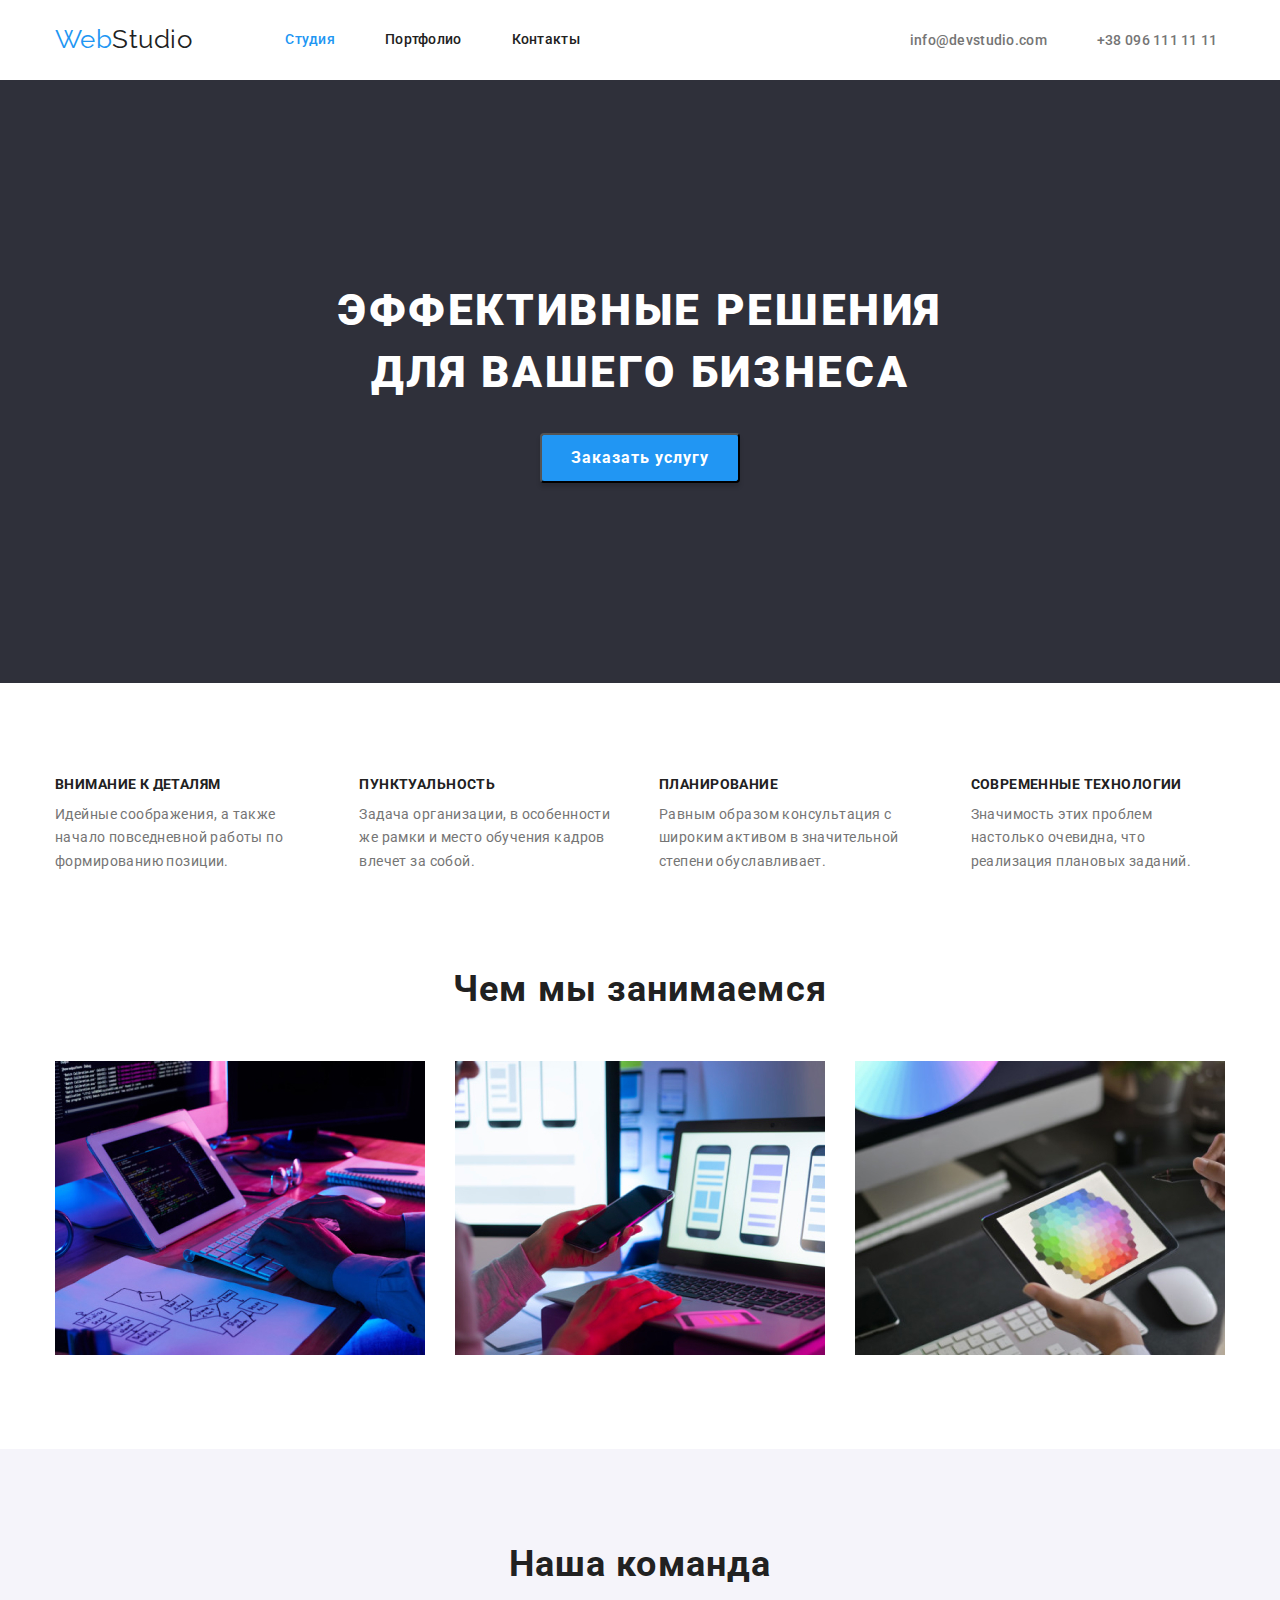
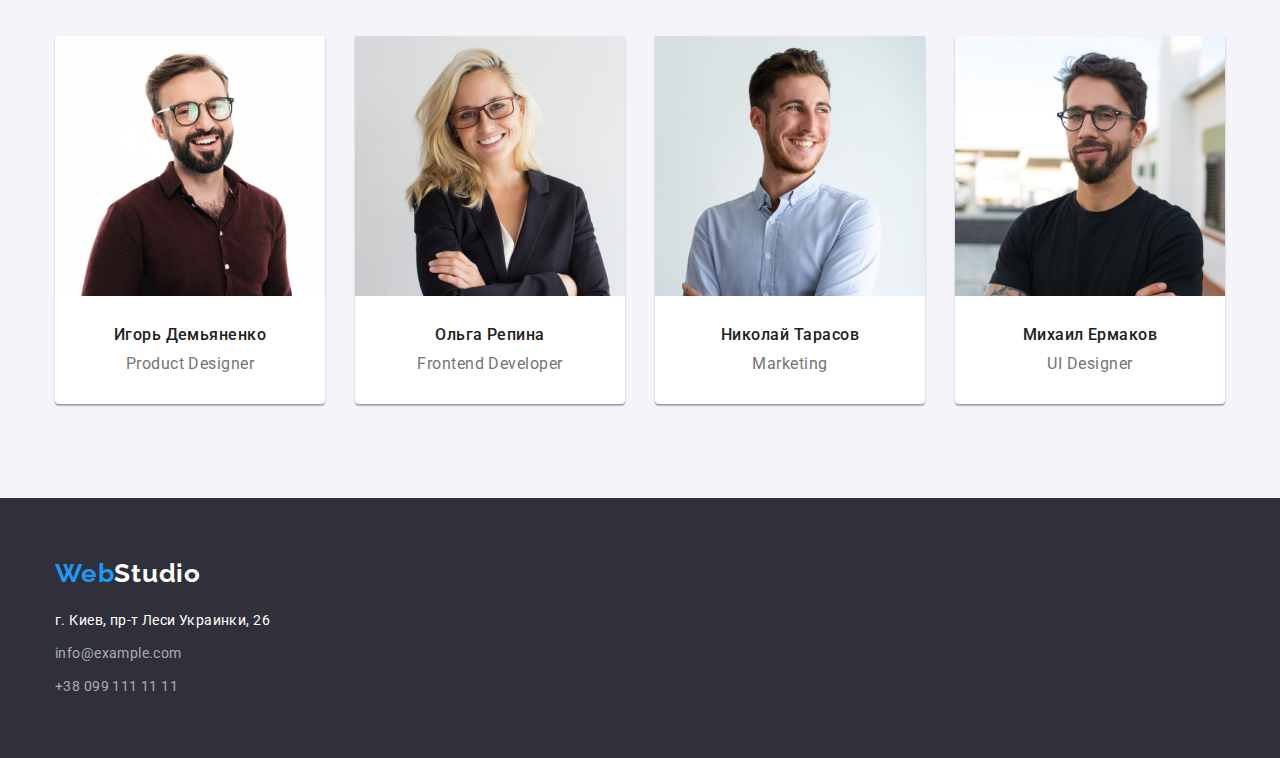
==== index.html @ 839b8679 "New repository" ====
<!DOCTYPE html>
<html lang="ru">
<head>
    <meta charset="UTF-8">
    <meta http-equiv="X-UA-Compatible" content="IE=edge">
    <meta name="viewport" content="width=device-width, initial-scale=1.0">
    <title>Document</title>
    <link rel="preconnect" href="https://fonts.googleapis.com">
    <link rel="preconnect" href="https://fonts.gstatic.com" crossorigin>
    <link
        href="https://fonts.googleapis.com/css2?family=Raleway:wght@700&family=Roboto:ital,wght@0,400;0,500;0,700;1,900&display=swap"
        rel="stylesheet">
     <link rel="stylesheet" href="https://cdnjs.cloudflare.com/ajax/libs/modern-normalize/1.1.0/modern-normalize.min.css">
    <link rel="stylesheet" href="./css/styles.css">
</head>
<!-- Navigation-->
<body>
    <header class="header">
        <div class="container header-container">
    <nav class="site-nav">
     <a href="" class="logo"> <span class="logo-part" >Web</span>Studio</a>
      <ul class="site-nav-contacts nav">
        <li class="link list navs"><a href="./index.html" class="link-lists active">Студия</a></li> 
        <li class="link list navs"><a href="./portfolio.html" class="link-lists">Портфолио</a></li>
        <li class="link list navs"><a href="" class="link-lists ">Контакты</a></li>
      </ul>
     </nav>
        <ul class="list-contacts-header">
           <li class="link list links first"><a class="contacts-header list" href="mail:info@devstudio.com"> info@devstudio.com</a> </li>
           <li class="link list links second"><a class="contacts-header list" href="tel:+380961111111"> +38 096 111 11 11</a> </li>
        </ul>
    </div>
    </header>
    <main>
        <!-- Hero section -->
        <section class="hero">
            <div class="container"> 
            <h1 class="main-title">Эффективные решения <br>для вашего бизнеса</h1>
            <button type="button" class="modal-button">Заказать услугу</button>
        </div>
        </section>
        <!-- description section -->
        <section class="description">
            <div class="container">
            <h2 class="description-title visually-hidden">Особенности</h2>
            <ul class="description-list list">
                <li class="description-list-item">
                    <h3 class="description-second-title">Внимание к деталям</h3>
                    <p class="description-text">
                        Идейные соображения, а также начало повседневной работы по
                        формированию позиции.
                    </p>
                </li>
                <li class="description-list-item">
                    <h3 class="description-second-title">Пунктуальность</h3>
                    <p class="description-text">
                        Задача организации, в особенности же рамки и место обучения кадров
                        влечет за собой.
                    </p>
                </li>
                <li class="description-list-item">
                    <h3 class="description-second-title">Планирование</h3>
                    <p class="description-text">
                        Равным образом консультация с широким активом в значительной
                        степени обуславливает.
                    </p>
                </li>
                <li class="description-list-item">
                    <h3 class="description-second-title">Современные технологии</h3>
                    <p class="description-text">
                        Значимость этих проблем настолько очевидна, что реализация
                        плановых заданий.
                    </p>
                </li>
            </ul>
            </div>
        </section>
            
     <!-- About our work -->
    
     <section class="about">
        <div class="container">
           <h2 class="about-title">Чем мы занимаемся</h2>
              <ul class="about-list-photo list">
                  <li class="each-foto"> 
                    <img src="./images/img-3.jpg" 
                         alt="Код"
                         width="370"
                         height="294">
                     
                 </li>
                  <li class="each-foto"> 
                    <img src="./images/img-2.jpg"
                          alt="Синхронизация"
                          width="370"
                          height="294">
                 
                 </li>
                  <li class="each-foto"> 
                      <img src="./images/img-1.jpg"
                           alt="Дизайн"
                           width="370"
                           height="294">
                 </li>
              </ul>
            </div>
       </section>
    
       <section class="team">
        <div class="container">
            <h2 class="title-secondary text">Наша команда</h2>
             <ul class="team-workers list">
               <li class="team-workers-list"> 
                   <img src="./images/img.jpg" alt="1-работник" width="270" height="260">
                <div class="cards">
                   <h3 class="list-name-worker">Игорь Демьяненко</h3>
                   <p class="list-job">Product Designer</p>
                </div>
               </li>    
               <li class="team-workers-list">
                <img src="./images/img-1worker.jpg" alt="2-работник" width="270" height="260">
               <div class="cards">
                    <h3 class="list-name-worker">Ольга Репина</h3>
                    <p class="list-job"> Frontend Developer</p>
                </div>
                </li>
                <li class="team-workers-list">
                <img src="./images/img-2worker.jpg" alt="3-работник" width="270" height="260">
                <div class="cards">
                   <h3 class="list-name-worker">Николай Тарасов</h3>
                   <p class="list-job"> Marketing </p>
                </div>
                </li>
                <li class="team-workers-list">
                   <img src="./images/img-3worker.jpg" alt="4-работник" width="270" height="260">
                <div class="cards">
                   <h3 class="list-name-worker">Михаил Ермаков</h3>
                   <p class="list-job"> UI Designer</p>
                </div>
                </li>

             </ul>
        </div>
      </section>
    </main>
    <!-- Footer -->
    <footer class="footer ">
        <div class="container">
        <a href="" class="logo-footer"> <span class="logo-parts" >Web</span>Studio</a>
        <address class="footer-address">
            <ul class="address-list list">
              <li class="links-each-adress"> <a class="address link" href="https://www.google.com/maps/place/бул.+Леси+Украинки,+26,+Киев,+02000/data=!4m2!3m1!1s0x40d4cf0e033ecbe9:0x57a4dffefec77da0?sa=X&ved=2ahUKEwj2l7GH7NT1AhWhxIsKHQhlANwQ8gF6BAgKEAE">г. Киев, пр-т Леси Украинки, 26 </a> </li>
              <li class="links-each-adress"> <a class="mail-add link" href="mail:info@example.com"> info@example.com </a> </li> 
              <li class="links-each-adress"> <a class="phone-number link" href="tel:+380961111111">+38 099 111 11 11 </a> </li>
           </ul>
        </address>
        </div>
    </footer>
</body>
</html>
---- css/styles.css ----
:root {
  --primary-text-color: #212121;
  --title-text-color: #212121;
  --accent-color: #2196f3;
  --main-text-color: #212121;
  --text-color: #757575;
  --accent-hover-color: #188ce8;
  --white-text-color: #ffffff;
  --button-bg-grey-color: #f5f4fa;
  --secondary-bg-color: #f5f4fa;
  --bg-grey-color: #2f303a;
}

.list {
  list-style: none;
}
.link {
  text-decoration: none;
}
.link-list {
  text-decoration: none;
}

body {
  font-family: Roboto, sans-serif;
  font-style: normal;
  letter-spacing: 0.03em;
  color: #212121;
  background-color: FFFFFF;
}

h1,
h2,
h3,
h4,
h5,
h6,
p {
  margin-top: 0px;
  margin-bottom: 0px;
  padding-left: 0px;
}

ul,
ol {
  padding: 0;
  margin-top: 0px;
  margin-bottom: 0px;
}

img {
  display: block;
  max-width: 100%;
  height: auto;
}

.logo {
  text-decoration: none;
  color: var(--title-text-color);
  font-family: Raleway, sans-serif;
  font-size: 26px;
  line-height: 1.2;
}

.logo-part {
  color: #2196f3;
}

.logo-portfolio {
  border: 1px solid #ececec;
}

.logo:hover {
  color: var(--accent-color);
  font-size: 26px;
}

.header {
  background-color: #ffffff;
}

/* .site-nav {
  display: flex;
  align-items: center;
} */

.container {
  width: 1200px;
  padding-left: 15px;
  padding-right: 15px;
  margin-left: auto;
  margin-right: auto;
}

.header-container {
  display: flex;
}

.site-nav-contacts {
  display: flex;
  align-items: center;
}

.site-nav {
  display: flex;
  align-items: center;
  justify-content: space-between;
}

.logo {
  display: block;
  padding-top: 24px;
  padding-bottom: 24px;
  margin-right: 93px;
  line-height: 31px;
}

.site-nav-contacts .navs {
  margin-right: 50px;
}

.site-nav-contacts .navs:last-child {
  margin-right: 0;
}

.list-contacts-header {
  display: flex;
  align-items: center;
  justify-content: space-between;
  line-height: 16px;
}

.first {
  margin-left: 330px;
}

.second {
  margin-left: 50px;
}

.site-nav-contacts {
  font-weight: 500;
  font-size: 14px;
  line-height: 16px;
  letter-spacing: 0.02em;
  color: #212121;
}

.part:active {
  color: var(--accent-text-color);
}

.link-lists {
  font-weight: 500;
  font-size: 14px;
  line-height: 1.14;
  letter-spacing: 0.02em;
  color: #212121;
  padding: 32px 0;
  display: block;
}

.site-nav-contacts .link-lists:hover {
  font-size: 14px;
  color: var(--accent-color);
}

.site-nav-contacts .link-lists:focus {
  font-size: 14px;
  color: var(--accent-color);
}

.site-nav.current {
  color: var(--accent-color);
}

.contacts-header {
  font-weight: 500;
  font-size: 14px;
  line-height: 1.1x;
  letter-spacing: 0.02em;
  color: #757575;
}

.contacts-header:hover,
.contacts-header:focus {
  color: var(--accent-color);
}

.hero {
  display: block;
  background-color: var(--bg-grey-color);
  margin-left: auto;
  margin-right: auto;
  max-width: 1600px;
  text-align: center;
  padding: 200px 0;
}
.main-title {
  font-weight: 900;
  font-size: 44px;
  line-height: 1.4;
  text-align: center;
  letter-spacing: 0.06em;
  text-transform: uppercase;
  color: var(--white-text-color);
  padding-bottom: 30px;
  margin-top: 0;
  margin-bottom: 0;
}
.modal-button {
  font-weight: 700;
  font-size: 16px;
  width: 200px;
  height: 50px;
  box-shadow: 0px 4px 4px rgba(0, 0, 0, 0.15);
  border-radius: 4px;
  line-height: 1.9;
  text-align: center;
  letter-spacing: 0.06em;
  color: var(--white-text-color);
  background-color: var(--accent-color);
  cursor: pointer;
  display: inline-block;
}

/* description section */
.description-second-title {
  font-weight: 700;
  font-size: 14px;
  line-height: 1.1;
  letter-spacing: 0.03em;
  text-transform: uppercase;
  color: var(--primary-text-color);
}

.description {
  padding-bottom: 94px;
  padding-top: 94px;
}

.description-list {
  display: flex;
}

.description-list-item {
  margin-right: 30px;
}

.description-list-item:last-child {
  margin-right: 0;
}

.img-section {
  padding: 20px 24px;
  align-items: center;
}

.text-img {
  font-family: Roboto;
  font-style: normal;
  font-weight: bold;
  font-size: 18px;
  line-height: 2;
  letter-spacing: 0.06em;
  color: #212121;
}

.visually-hidden {
  position: absolute;
  width: 1px;
  height: 1px;
  margin: -1px;
  border: 0;
  padding: 0;
  white-space: nowrap;
  clip-path: inset(100%);
  clip: rect(0 0 0 0);
  overflow: hidden;
}
.description-text {
  font-size: 14px;
  line-height: 1.7;
  letter-spacing: 0.03em;
  color: var(--text-color);
  padding-top: 10px;
}

.about {
  padding-bottom: 94px;
}

.about-title,
.title-secondary {
  font-weight: 700;
  font-size: 36px;
  line-height: 1.2;
  text-align: center;
  letter-spacing: 0.03em;
  color: var(--main-text-color);
}

.text {
  background-color: #f5f4fa;
  color: #212121;
}

.about-title {
  margin-bottom: 50px;
  align-items: center;
}

.about-list-photo {
  display: flex;
}

.each-foto {
  margin-right: 30px;
}

.each-foto:last-child {
  margin-right: 0;
}

.team {
  padding-top: 94px;
  padding-bottom: 94px;
  background-color: var(--secondary-bg-color);
}

.title-secondary {
  align-items: center;
  margin-bottom: 50px;
}
/* .text */

.team-workers-list {
  background-color: #ffffff;
  margin-right: 30px;
  box-shadow: 0px 1px 3px rgba(0, 0, 0, 0.12), 0px 1px 1px rgba(0, 0, 0, 0.14),
    0px 2px 1px rgba(0, 0, 0, 0.2);
  border-radius: 0px 0px 4px 4px;
}

.team-workers-list:last-child {
  margin-right: 0;
}

.team-workers {
  background-color: #f5f4fa;
  display: flex;
  flex-wrap: nowrap;
}

.list-name-worker {
  font-family: Roboto;
  font-weight: 500;
  font-size: 16px;
  line-height: 1.18;
  text-align: center;
  letter-spacing: 0.03em;
  color: var(--title-text-color);
  padding-top: 30px;
  padding-bottom: 10px;
}

.list-job {
  font-family: Roboto;
  font-weight: 400;
  font-size: 16px;
  line-height: 1.18;
  text-align: center;
  letter-spacing: 0.03em;
  color: #757575;
  padding-bottom: 30px;
}

.footer {
  background-color: #2f303a;
  color: #ffffff;
  padding-bottom: 60px;
  padding-top: 60px;
  display: block;
}

.logo-footer {
  display: inline-block;
  text-decoration: none;
  color: #ffffff;
  font-family: Raleway;
  font-weight: 700;
  font-size: 26px;
  line-height: 1.19;
  letter-spacing: 0.03em;
  margin-bottom: 20px;
}
.logo-parts {
  color: #2196f3;
}
.address-list {
  margin-top: 0px;
  font-style: normal;
  font-size: 14px;
  line-height: 1.7;
  letter-spacing: 0.03em;
  color: var(--white-text-color);
}

.links-each-adress {
  display: block;
  margin-bottom: 9px;
}

.links-each-adress:last-child {
  margin-bottom: 0;
}

.address {
  font-family: Roboto;
  font-style: normal;
  font-weight: normal;
  font-size: 14px;
  line-height: 1.7;
  letter-spacing: 0.03em;
  color: #ffffff;
}
.mail-add {
  font-style: normal;
  font-size: 14px;
  line-height: 1.7;
  letter-spacing: 0.03em;
  color: rgba(255, 255, 255, 0.6);
}
.phone-number {
  font-style: normal;
  font-size: 14px;
  line-height: 1.7;
  letter-spacing: 0.03em;
  color: rgba(255, 255, 255, 0.6);
}

.address:hover {
  color: var(--accent-hover-color);
}
.mail-add:hover {
  color: var(--accent-hover-color);
}
.phone-number:hover {
  color: var(--accent-hover-color);
}
.address:focus {
  color: var(--accent-hover-color);
}
.mail-add:focus {
  color: var(--accent-hover-color);
}
.phone-number:focus {
  color: var(--accent-hover-color);
}

/* PORTFOLIO */
/* PORTFOLIO */
.active {
  color: var(--accent-color);
}

.portfolio {
  align-items: center;
}

.portfolio-list {
  color: #212121;
  background-color: #ffffff;
  display: flex;
  flex-wrap: wrap;
}
.portfolio-list-btn {
  font-size: 16px;
  line-height: 1.6;
  letter-spacing: 0.03em;
  color: var(--secondary-bg-color);
  display: inline-block;
  align-items: center;
  margin-right: 8px;
}

.portfolio-list-btn:last-child {
  margin-right: 0;
}

.portfolio-filter-list {
  display: flex;
  justify-content: center;
  margin-bottom: 50px;
}

.portfolio {
  padding-top: 94px;
  padding-bottom: 94px;
}

.filter-btn {
  font-family: Roboto;
  background-color: var(--secondary-bg-color);
  border-width: 0px;
  color: #212121;
  cursor: pointer;
  font-weight: 500;
  font-size: 16px;
  line-height: 1.6;
  text-align: center;
  letter-spacing: 0.03em;
  color: #212121;
  padding: 6px 22px;
}

.filter-btn:hover,
.filter-btn:focus {
  color: var(--white-text-color);
  background-color: var(--accent-hover-color);
}
/* portfolio-list-img */
.portfolio-title {
  display: block;
  font-weight: bold;
  font-size: 18px;
  line-height: 2;
  letter-spacing: 0.06em;
  color: var(--main-text-color);
  background-color: #ffffff;
}
.portfolio-list-item {
  background-color: #ffffff;
  border: 1px solid #eeeeee;
  box-sizing: border-box;
  margin-right: 30px;
  width: 370px;
  height: 404px;
  margin-bottom: 30px;
}

.portfolio-list-item:nth-child(3n) {
  margin-right: 0;
}

.portfolio-list-item:nth-last-child(-n + 3) {
  margin-bottom: 0;
}

.portfolio-list-text {
  font-size: 16px;
  line-height: 1.9;
  letter-spacing: 0.03em;
  color: var(--text-color);
  background-color: #ffffff;
  font-family: Roboto;
  font-style: normal;
  font-weight: normal;
}

a {
  text-decoration: none;
}

.logo-footer:hover {
  color: var(--accent-color);
  font-size: 26px;
}
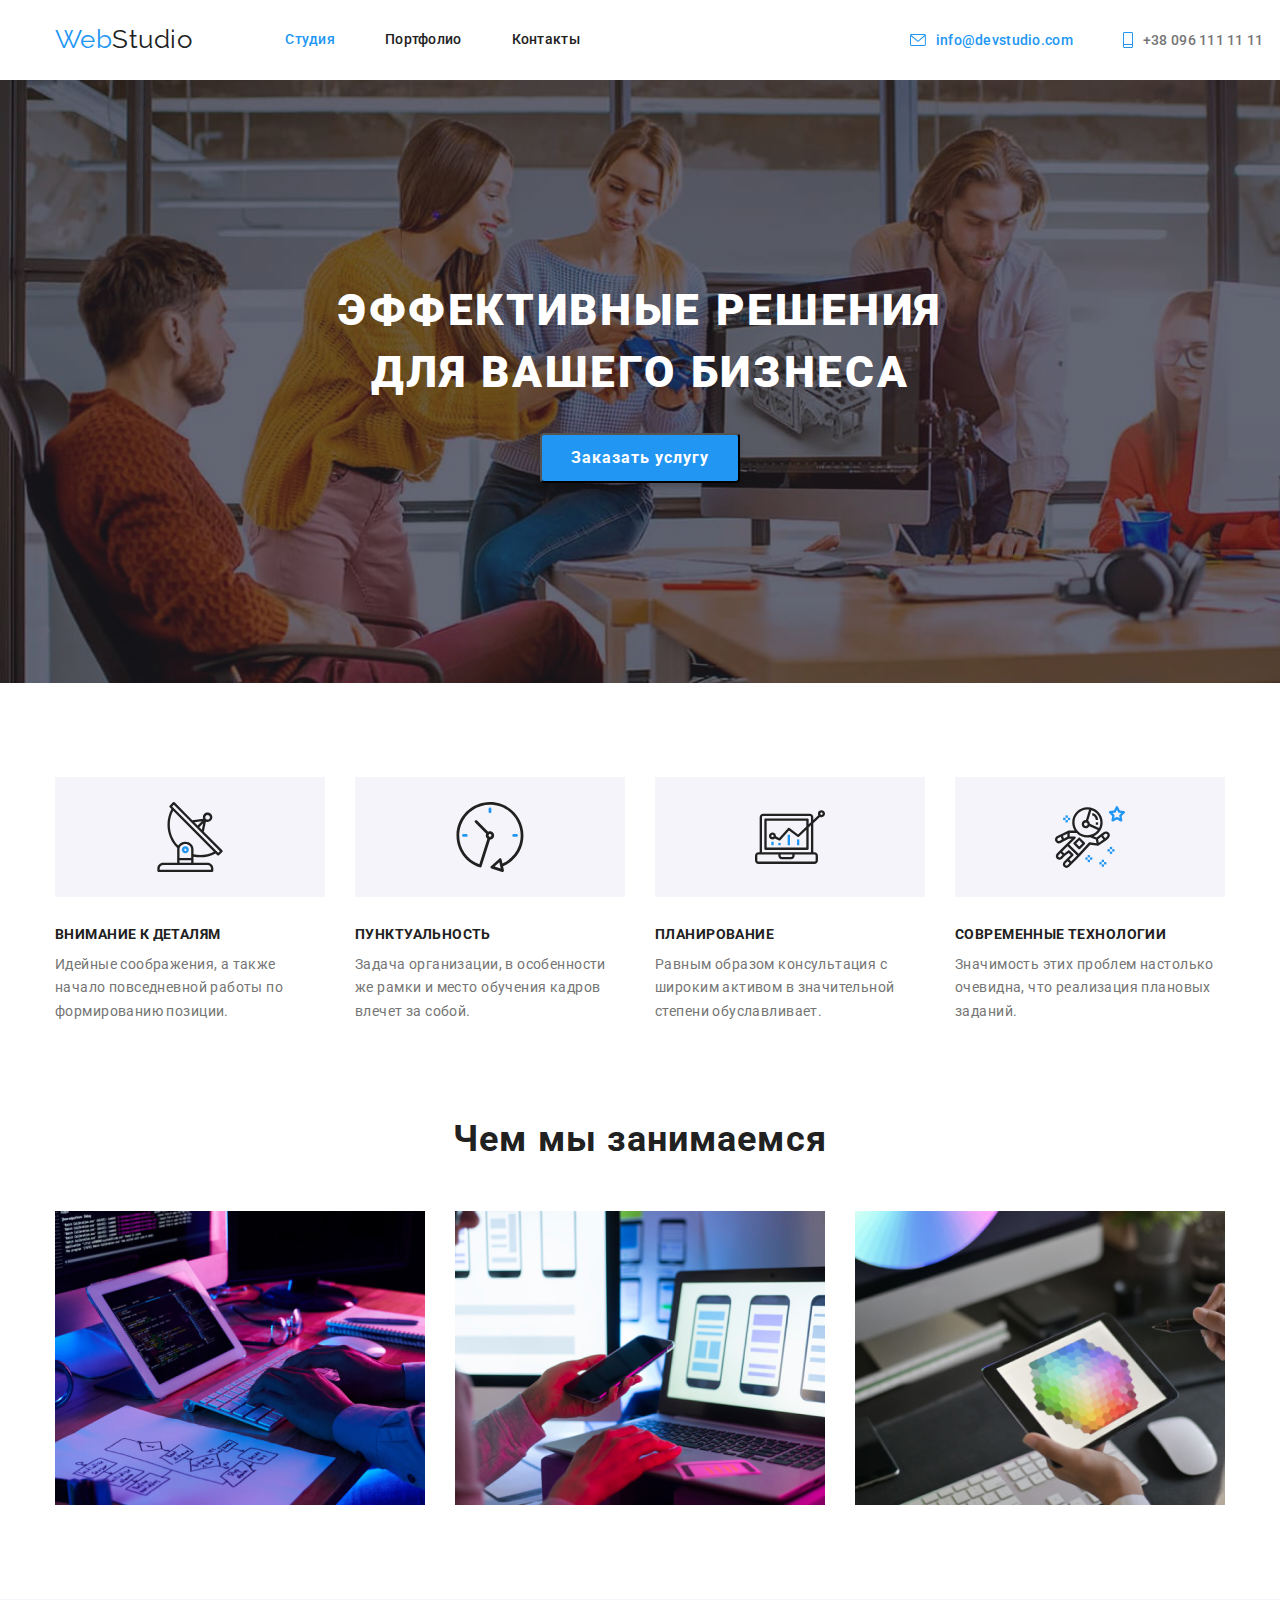
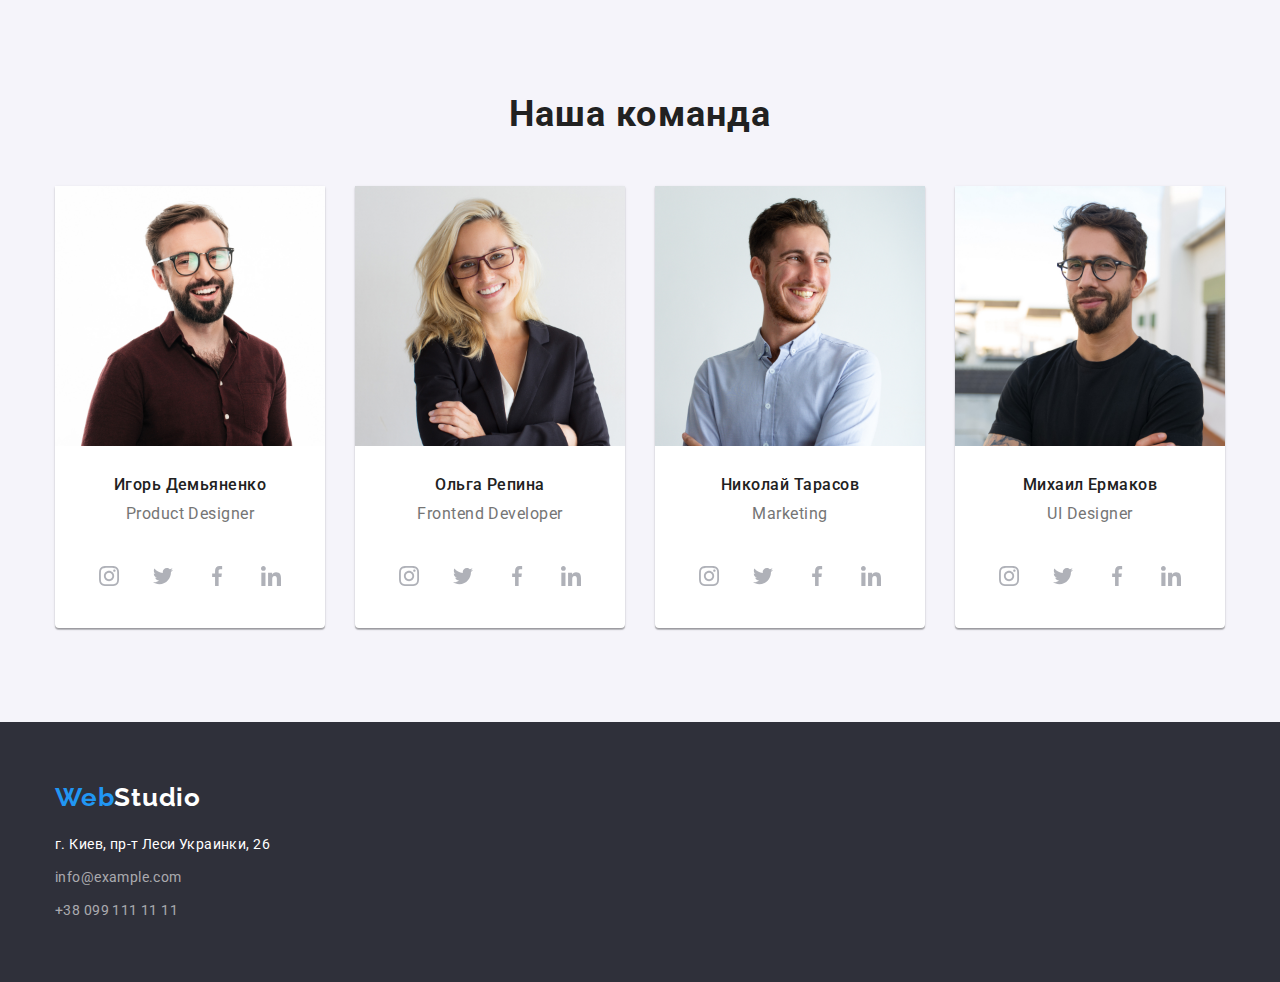
==== commit c3fc0149: "Part-work" ====
--- a/index.html
+++ b/index.html
@@ -26,8 +26,16 @@
       </ul>
      </nav>
         <ul class="list-contacts-header">
-           <li class="link list links first"><a class="contacts-header list" href="mail:info@devstudio.com"> info@devstudio.com</a> </li>
-           <li class="link list links second"><a class="contacts-header list" href="tel:+380961111111"> +38 096 111 11 11</a> </li>
+           <li class="link list links first">
+               <a class="contacts-header mail list" href="mail:info@devstudio.com"> 
+                   <svg class="contacts-icon" width="16" height="12">
+                   <use href="./images/icons.svg#icon-envelope"> </use>
+                   </svg> info@devstudio.com</a> </li>
+           <li class="link list links second">
+                  <a class="contacts-header list" href="tel:+380961111111">
+                  <svg class="contacts-icon" width="10" height="16">
+                  <use href="./images/icons.svg#icon-Vector"> </use>
+        </svg>+38 096 111 11 11</a> </li>
         </ul>
     </div>
     </header>
@@ -44,7 +52,14 @@
             <div class="container">
             <h2 class="description-title visually-hidden">Особенности</h2>
             <ul class="description-list list">
+                
                 <li class="description-list-item">
+                    <div class="foto-box-first">
+                        <svg class="dsc-first" width="70" height="70">
+                            <use href="./images/icons.svg#icon-antenna-1">
+                            </use>
+                        </svg>
+                    </div>
                     <h3 class="description-second-title">Внимание к деталям</h3>
                     <p class="description-text">
                         Идейные соображения, а также начало повседневной работы по
@@ -52,6 +67,12 @@
                     </p>
                 </li>
                 <li class="description-list-item">
+                    <div class="foto-box-first">
+                        <svg class="dsc-first" width="70" height="70">
+                            <use href="./images/icons.svg#icon-clock-1">
+                            </use>
+                        </svg>
+                    </div>
                     <h3 class="description-second-title">Пунктуальность</h3>
                     <p class="description-text">
                         Задача организации, в особенности же рамки и место обучения кадров
@@ -59,6 +80,12 @@
                     </p>
                 </li>
                 <li class="description-list-item">
+                    <div class="foto-box-first">
+                        <svg class="dsc-first" width="70" height="70">
+                            <use href="./images/icons.svg#icon-diagram-1">
+                            </use>
+                        </svg>
+                    </div>
                     <h3 class="description-second-title">Планирование</h3>
                     <p class="description-text">
                         Равным образом консультация с широким активом в значительной
@@ -66,6 +93,12 @@
                     </p>
                 </li>
                 <li class="description-list-item">
+                    <div class="foto-box-first">
+                        <svg class="dsc-first" width="70" height="70">
+                            <use href="./images/icons.svg#icon-astronaut-1">
+                            </use>
+                        </svg>
+                    </div>
                     <h3 class="description-second-title">Современные технологии</h3>
                     <p class="description-text">
                         Значимость этих проблем настолько очевидна, что реализация
@@ -115,6 +148,40 @@
                 <div class="cards">
                    <h3 class="list-name-worker">Игорь Демьяненко</h3>
                    <p class="list-job">Product Designer</p>
+                   <ul class="social-list-icon">
+                   <li class="social-list-icons">   
+                   <a class="social-icons-list" href="">
+                       <svg class="icon-team" width="20" height="20">
+                           <use href="./images/icons.svg#icon-instagram-2">
+                           </use>
+                       </svg>
+                    </a>
+                    </li>
+                    <li class="social-list-icons">
+                    <a class="social-icons-list" href="">
+                        <svg class="icon-team" width="20" height="20">
+                            <use href="./images/icons.svg#icon-twitter-1">
+                            </use>
+                        </svg>
+                    </a>
+                    </li>
+                    <li class="social-list-icons">
+                    <a class="social-icons-list" href="">
+                        <svg class="icon-team" width="20" height="20">
+                            <use href="./images/icons.svg#icon-facebook-1">
+                            </use>
+                        </svg>
+                    </a>
+                    </li>
+                    <li class="social-list-icons">
+                    <a class="social-icons-list" href="">
+                        <svg class="icon-team" width="20" height="20">
+                            <use href="./images/icons.svg#icon-linkedin-1">
+                            </use>
+                        </svg>
+                    </a>
+                    </li>
+                 </ul>
                 </div>
                </li>    
                <li class="team-workers-list">
@@ -122,6 +189,40 @@
                <div class="cards">
                     <h3 class="list-name-worker">Ольга Репина</h3>
                     <p class="list-job"> Frontend Developer</p>
+                    <ul class="social-list-icon">
+                     <li class="social-list-icons">
+                    <a class="social-icons-list" href="">
+                        <svg class="icon-team" width="20" height="20">
+                            <use href="./images/icons.svg#icon-instagram-2">
+                            </use>
+                        </svg>
+                    </a>
+                    </li>
+                    <li class="social-list-icons">
+                    <a class="social-icons-list" href="">
+                        <svg class="icon-team" width="20" height="20">
+                            <use href="./images/icons.svg#icon-twitter-1">
+                            </use>
+                        </svg>
+                    </a>
+                    </li>
+                    <li class="social-list-icons">
+                    <a class="social-icons-list" href="">
+                        <svg class="icon-team" width="20" height="20">
+                            <use href="./images/icons.svg#icon-facebook-1">
+                            </use>
+                        </svg>
+                    </a>
+                    </li>
+                    <li class="social-list-icons">
+                    <a class="social-icons-list" href="">
+                        <svg class="icon-team" width="20" height="20">
+                            <use href="./images/icons.svg#icon-linkedin-1">
+                            </use>
+                        </svg>
+                    </a>
+                    </li>
+                    </ul>
                 </div>
                 </li>
                 <li class="team-workers-list">
@@ -129,6 +230,40 @@
                 <div class="cards">
                    <h3 class="list-name-worker">Николай Тарасов</h3>
                    <p class="list-job"> Marketing </p>
+                <ul class="social-list-icon">
+                <li class="social-list-icons">
+                <a class="social-icons-list" href="">
+                    <svg class="icon-team" width="20" height="20">
+                        <use href="./images/icons.svg#icon-instagram-2">
+                        </use>
+                    </svg>
+                </a>
+                </li>
+                <li class="social-list-icons">
+                <a class="social-icons-list" href="">
+                    <svg class="icon-team" width="20" height="20">
+                        <use href="./images/icons.svg#icon-twitter-1">
+                        </use>
+                    </svg>
+                </a>
+                </li>
+                <li class="social-list-icons">
+                <a class="social-icons-list" href="">
+                    <svg class="icon-team" width="20" height="20">
+                        <use href="./images/icons.svg#icon-facebook-1">
+                        </use>
+                    </svg>
+                </a>
+                </li>
+                <li class="social-list-icons">
+                <a class="social-icons-list" href="">
+                    <svg class="icon-team" width="20" height="20">
+                        <use href="./images/icons.svg#icon-linkedin-1">
+                        </use>
+                    </svg>
+                </a>
+                </li>
+              </ul>
                 </div>
                 </li>
                 <li class="team-workers-list">
@@ -136,6 +271,40 @@
                 <div class="cards">
                    <h3 class="list-name-worker">Михаил Ермаков</h3>
                    <p class="list-job"> UI Designer</p>
+                <ul class="social-list-icon">
+                <li class="social-list-icons">
+                <a class="social-icons-list" href="">
+                    <svg class="icon-team" width="20" height="20">
+                        <use href="./images/icons.svg#icon-instagram-2">
+                        </use>
+                    </svg>
+                </a>
+                </li>
+                <li class="social-list-icons">
+                <a class="social-icons-list" href="">
+                    <svg class="icon-team" width="20" height="20">
+                        <use href="./images/icons.svg#icon-twitter-1">
+                        </use>
+                    </svg>
+                </a>
+                </li>
+                <li class="social-list-icons">
+                <a class="social-icons-list" href="">
+                    <svg class="icon-team" width="20" height="20">
+                        <use href="./images/icons.svg#icon-facebook-1">
+                        </use>
+                    </svg>
+                </a>
+                </li>
+                <li class="social-list-icons">
+                <a class="social-icons-list" href="">
+                    <svg class="icon-team" width="20" height="20">
+                        <use href="./images/icons.svg#icon-linkedin-1">
+                        </use>
+                    </svg>
+                </a>
+                </li>
+                </ul>
                 </div>
                 </li>
 
--- a/css/styles.css
+++ b/css/styles.css
@@ -123,6 +123,50 @@
   margin-right: 0;
 }
 
+.first {
+  margin-left: 330px;
+}
+
+.second {
+  margin-left: 50px;
+}
+
+.site-nav-contacts {
+  font-weight: 500;
+  font-size: 14px;
+  line-height: 16px;
+  letter-spacing: 0.02em;
+  color: #212121;
+}
+
+.part:active {
+  color: var(--accent-text-color);
+}
+
+.link-lists {
+  font-weight: 500;
+  font-size: 14px;
+  line-height: 1.14;
+  letter-spacing: 0.02em;
+  color: #212121;
+  padding: 32px 0;
+  display: block;
+}
+
+.site-nav-contacts .link-lists:hover {
+  font-size: 14px;
+  color: var(--accent-color);
+}
+
+.site-nav-contacts .link-lists:focus {
+  font-size: 14px;
+  color: var(--accent-color);
+}
+
+.site-nav.current {
+  color: var(--accent-color);
+}
+
 .list-contacts-header {
   display: flex;
   align-items: center;
@@ -130,47 +174,7 @@
   line-height: 16px;
 }
 
-.first {
-  margin-left: 330px;
-}
-
-.second {
-  margin-left: 50px;
-}
-
-.site-nav-contacts {
-  font-weight: 500;
-  font-size: 14px;
-  line-height: 16px;
-  letter-spacing: 0.02em;
-  color: #212121;
-}
-
-.part:active {
-  color: var(--accent-text-color);
-}
-
-.link-lists {
-  font-weight: 500;
-  font-size: 14px;
-  line-height: 1.14;
-  letter-spacing: 0.02em;
-  color: #212121;
-  padding: 32px 0;
-  display: block;
-}
-
-.site-nav-contacts .link-lists:hover {
-  font-size: 14px;
-  color: var(--accent-color);
-}
-
-.site-nav-contacts .link-lists:focus {
-  font-size: 14px;
-  color: var(--accent-color);
-}
-
-.site-nav.current {
+.links .mail {
   color: var(--accent-color);
 }
 
@@ -180,6 +184,14 @@
   line-height: 1.1x;
   letter-spacing: 0.02em;
   color: #757575;
+  display: flex;
+  align-items: center;
+  white-space: nowrap;
+}
+
+.contacts-icon {
+  margin-right: 10px;
+  fill: var(--accent-color);
 }
 
 .contacts-header:hover,
@@ -189,12 +201,18 @@
 
 .hero {
   display: block;
-  background-color: var(--bg-grey-color);
+  background-color: #c4c4c4;
   margin-left: auto;
   margin-right: auto;
   max-width: 1600px;
   text-align: center;
   padding: 200px 0;
+  background-image: linear-gradient(
+      rgba(47, 48, 58, 0.4),
+      rgba(47, 48, 58, 0.4)
+    ),
+    url(../images/mg-4hw.jpg);
+  background-size: cover;
 }
 .main-title {
   font-weight: 900;
@@ -232,6 +250,16 @@
   letter-spacing: 0.03em;
   text-transform: uppercase;
   color: var(--primary-text-color);
+  margin-top: 30px;
+}
+
+.foto-box-first {
+  background-color: #f5f4fa;
+  width: 270px;
+  height: 120px;
+  display: flex;
+  justify-content: center;
+  align-items: center;
 }
 
 .description {
@@ -297,6 +325,7 @@
   line-height: 1.2;
   text-align: center;
   letter-spacing: 0.03em;
+
   color: var(--main-text-color);
 }
 
@@ -325,6 +354,7 @@
 .team {
   padding-top: 94px;
   padding-bottom: 94px;
+
   background-color: var(--secondary-bg-color);
 }
 
@@ -342,6 +372,46 @@
   border-radius: 0px 0px 4px 4px;
 }
 
+.social-list-icon {
+  display: flex;
+  justify-content: center;
+  margin-bottom: 30px;
+}
+
+.icon-team {
+  fill: #afb1b8;
+}
+
+.icon-team:hover {
+  fill: white;
+}
+
+.social-list-icons {
+  margin-right: 10px;
+}
+
+.social-list-icons:last-child {
+  margin-right: 0;
+}
+
+.social-list-icons::marker {
+  content: none;
+}
+.social-icons-list {
+  display: flex;
+  justify-content: center;
+  align-items: center;
+  width: 44px;
+  height: 44px;
+  border-radius: 50%;
+}
+
+.social-icons-list:hover,
+.social-icons-list:focus {
+  background-color: var(--accent-color);
+  color: white;
+}
+
 .team-workers-list:last-child {
   margin-right: 0;
 }
@@ -371,6 +441,7 @@
   line-height: 1.18;
   text-align: center;
   letter-spacing: 0.03em;
+
   color: #757575;
   padding-bottom: 30px;
 }
@@ -458,8 +529,10 @@
   color: var(--accent-hover-color);
 }
 
-/* PORTFOLIO */
-/* PORTFOLIO */
+.mail-add:focus .active {
+  color: var(--accent-color);
+}
+
 .active {
   color: var(--accent-color);
 }
@@ -519,7 +592,7 @@
   color: var(--white-text-color);
   background-color: var(--accent-hover-color);
 }
-/* portfolio-list-img */
+
 .portfolio-title {
   display: block;
   font-weight: bold;
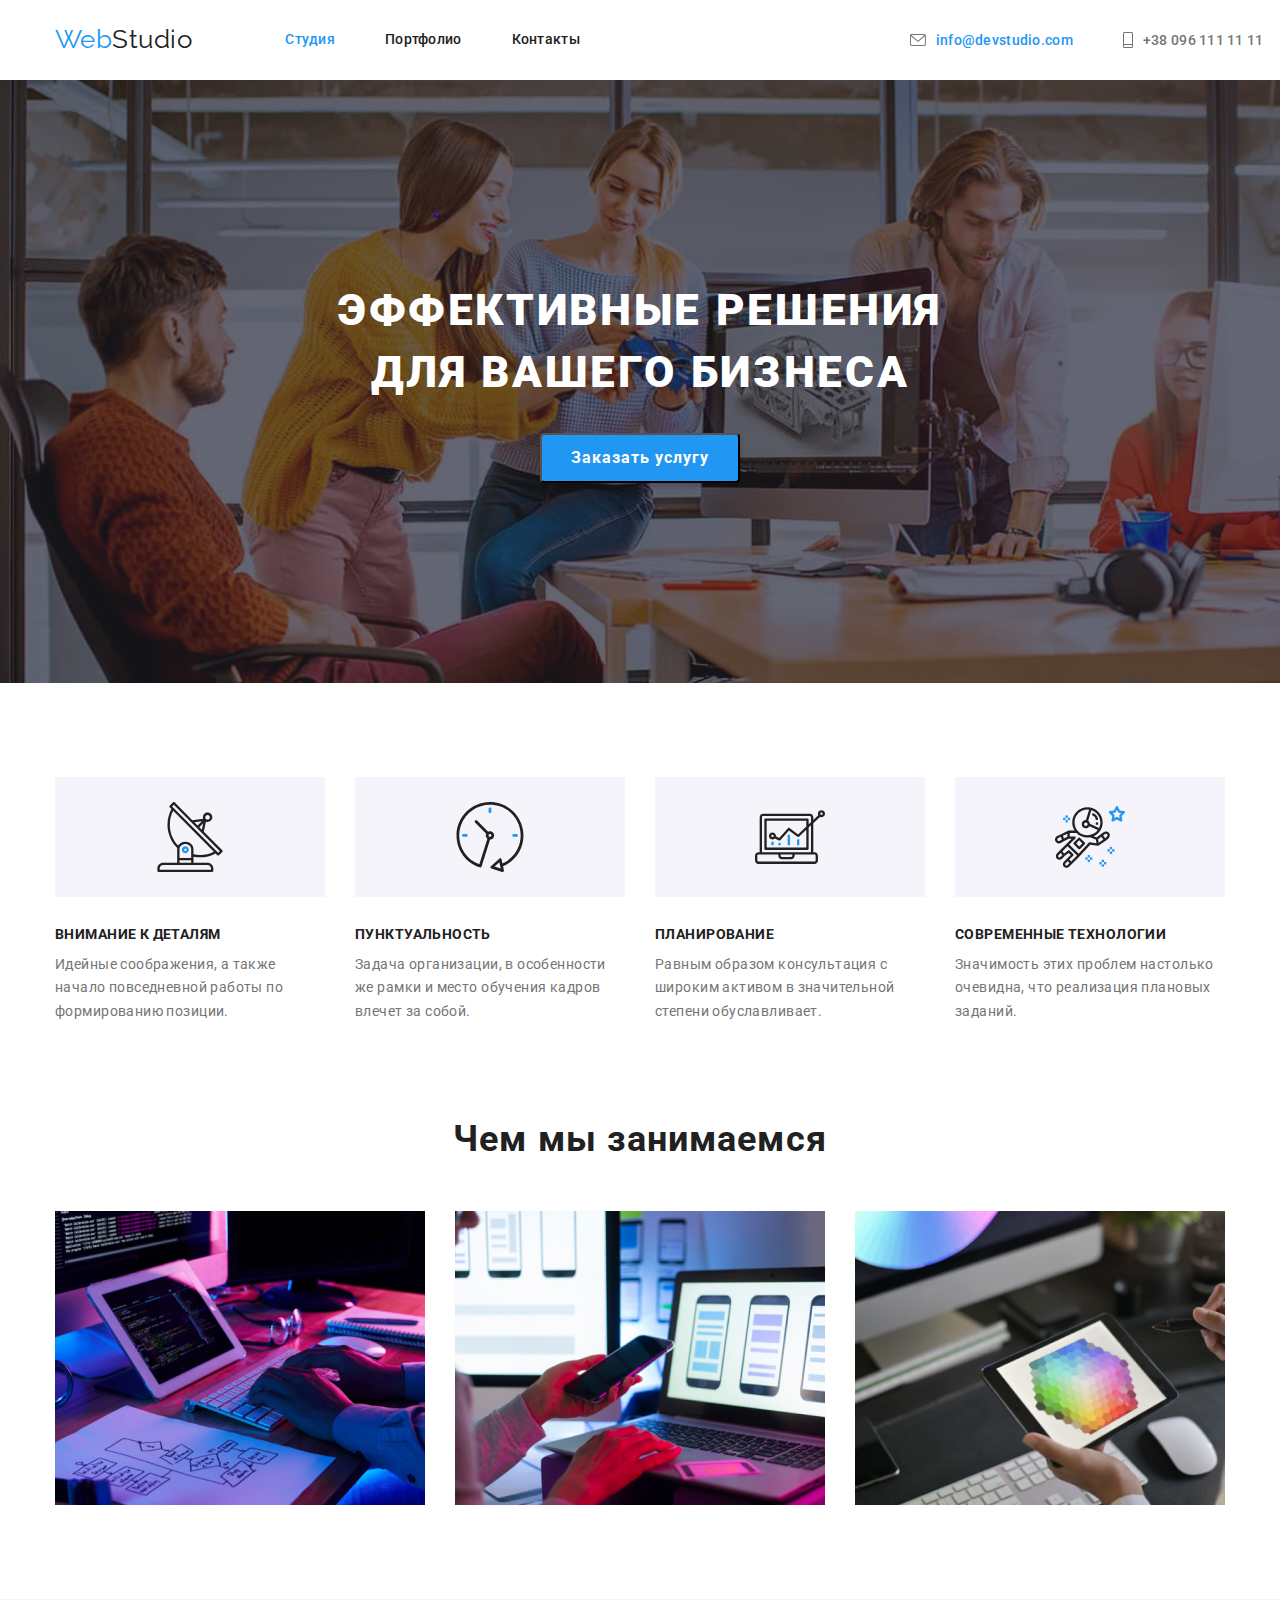
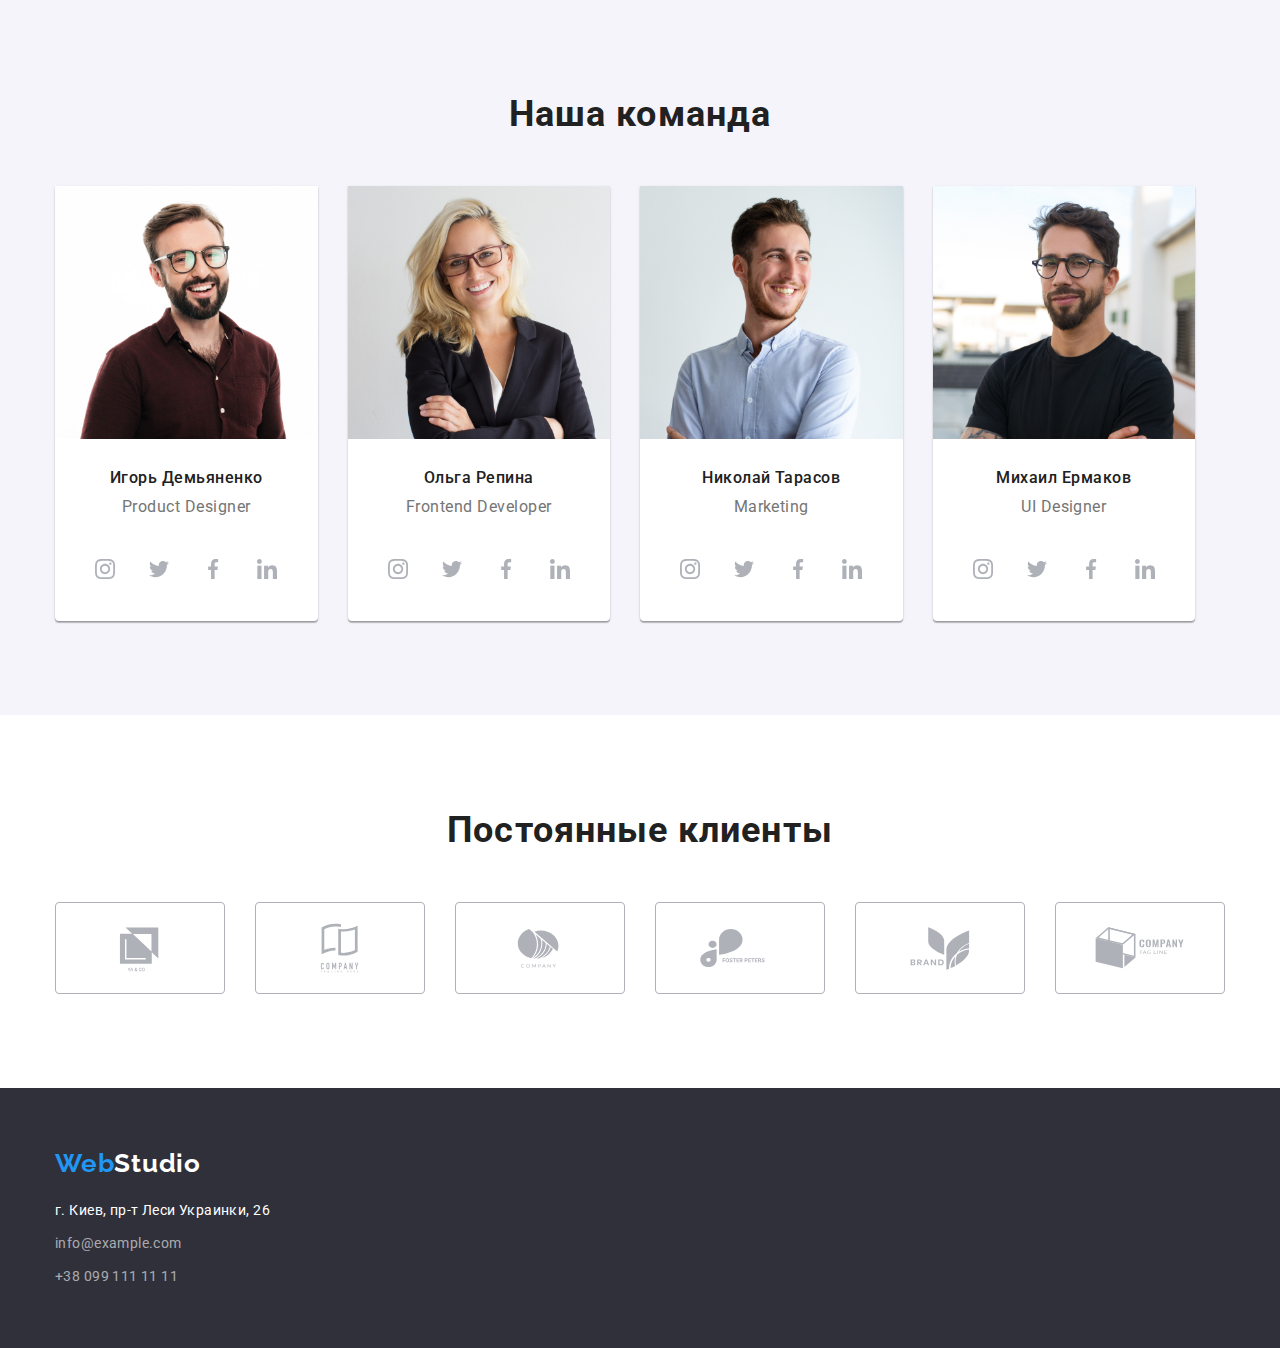
==== commit 1da584ba: "Our custumers" ====
--- a/index.html
+++ b/index.html
@@ -311,9 +311,64 @@
              </ul>
         </div>
       </section>
+      <section class="clients">
+            <div class="container">
+                <h2 class="title-secondary clients-title"> Постоянные клиенты</h2>
+                <ul class="companies">
+                    <li class="list-companies">
+                        <a class="links-companies" href="">
+                         <svg class="icon-company" width="100" height="60">
+                             <use href="./images/icons.svg#icon-Logo">
+                             </use>
+                         </svg>
+                        </a>
+                    </li>
+                    <li class="list-companies">
+                        <a class="links-companies" href="">
+                            <svg class="icon-company" width="100" height="60">
+                                <use href="./images/icons.svg#icon-Logo-1">
+                                </use>
+                            </svg>
+                        </a>
+                    </li>
+                    <li class="list-companies">
+                        <a class="links-companies" href="">
+                            <svg class="icon-company" width="100" height="60">
+                                <use href="./images/icons.svg#icon-Logo-2">
+                                </use>
+                            </svg>
+                        </a>
+                    </li>
+                    <li class="list-companies">
+                        <a class="links-companies" href="">
+                            <svg class="icon-company" width="100" height="60">
+                                <use href="./images/icons.svg#icon-Logo-3">
+                                </use>
+                            </svg>
+                        </a>
+                    </li>
+                    <li class="list-companies">
+                        <a class="links-companies" href="">
+                            <svg class="icon-company" width="100" height="60">
+                                <use href="./images/icons.svg#icon-Logo-4">
+                                </use>
+                            </svg>
+                        </a>
+                    </li>
+                    <li class="list-companies">
+                        <a class="links-companies" href="">
+                            <svg class="icon-company" width="100" height="60">
+                                <use href="./images/icons.svg#icon-Logo-5">
+                                </use>
+                            </svg>
+                        </a>
+                    </li>
+                </ul>
+            </div>
+      </section>
     </main>
     <!-- Footer -->
-    <footer class="footer ">
+    <footer class="footer">
         <div class="container">
         <a href="" class="logo-footer"> <span class="logo-parts" >Web</span>Studio</a>
         <address class="footer-address">
--- a/css/styles.css
+++ b/css/styles.css
@@ -26,7 +26,7 @@
   font-style: normal;
   letter-spacing: 0.03em;
   color: #212121;
-  background-color: FFFFFF;
+  background-color: #ffffff;
 }
 
 h1,
@@ -378,14 +378,19 @@
   margin-bottom: 30px;
 }
 
+.social-icons-list:hover,
+.social-icons-list:focus {
+  background-color: var(--accent-hover-color);
+}
+
+.social-icons-list:hover .icon-team,
+.social-icons-list:focus .icon-team {
+  fill: var(--white-text-color);
+}
+
 .icon-team {
   fill: #afb1b8;
 }
-
-.icon-team:hover {
-  fill: white;
-}
-
 .social-list-icons {
   margin-right: 10px;
 }
@@ -406,13 +411,7 @@
   border-radius: 50%;
 }
 
-.social-icons-list:hover,
-.social-icons-list:focus {
-  background-color: var(--accent-color);
-  color: white;
-}
-
-.team-workers-list:last-child {
+.icon-team .team-workers-list:last-child {
   margin-right: 0;
 }
 
@@ -446,6 +445,56 @@
   padding-bottom: 30px;
 }
 
+/* OUR CLIENTS */
+
+.clients {
+  padding-top: 94px;
+  padding-bottom: 94px;
+}
+
+.list-companies::marker {
+  content: none;
+}
+
+.list-companies {
+  border: 1px solid #afb1b8;
+  box-sizing: border-box;
+  border-radius: 4px;
+  width: 170px;
+  height: 92px;
+  margin-right: 30px;
+  padding: 16px 32px;
+}
+
+.list-companies:last-child {
+  margin-right: 0;
+}
+
+.icon-company {
+  fill: #afb1b8;
+}
+
+.links-companies:hover .icon-company,
+.links-companies:focus .icon-company {
+  fill: var(--accent-color);
+}
+
+.list-companies:hover,
+.list-companies:focus {
+  border-color: var(--accent-color);
+}
+
+.companies {
+  display: flex;
+  justify-content: space-between;
+}
+
+.links-companies {
+  display: flex;
+  justify-content: center;
+}
+
+/* FOOTTER */
 .footer {
   background-color: #2f303a;
   color: #ffffff;
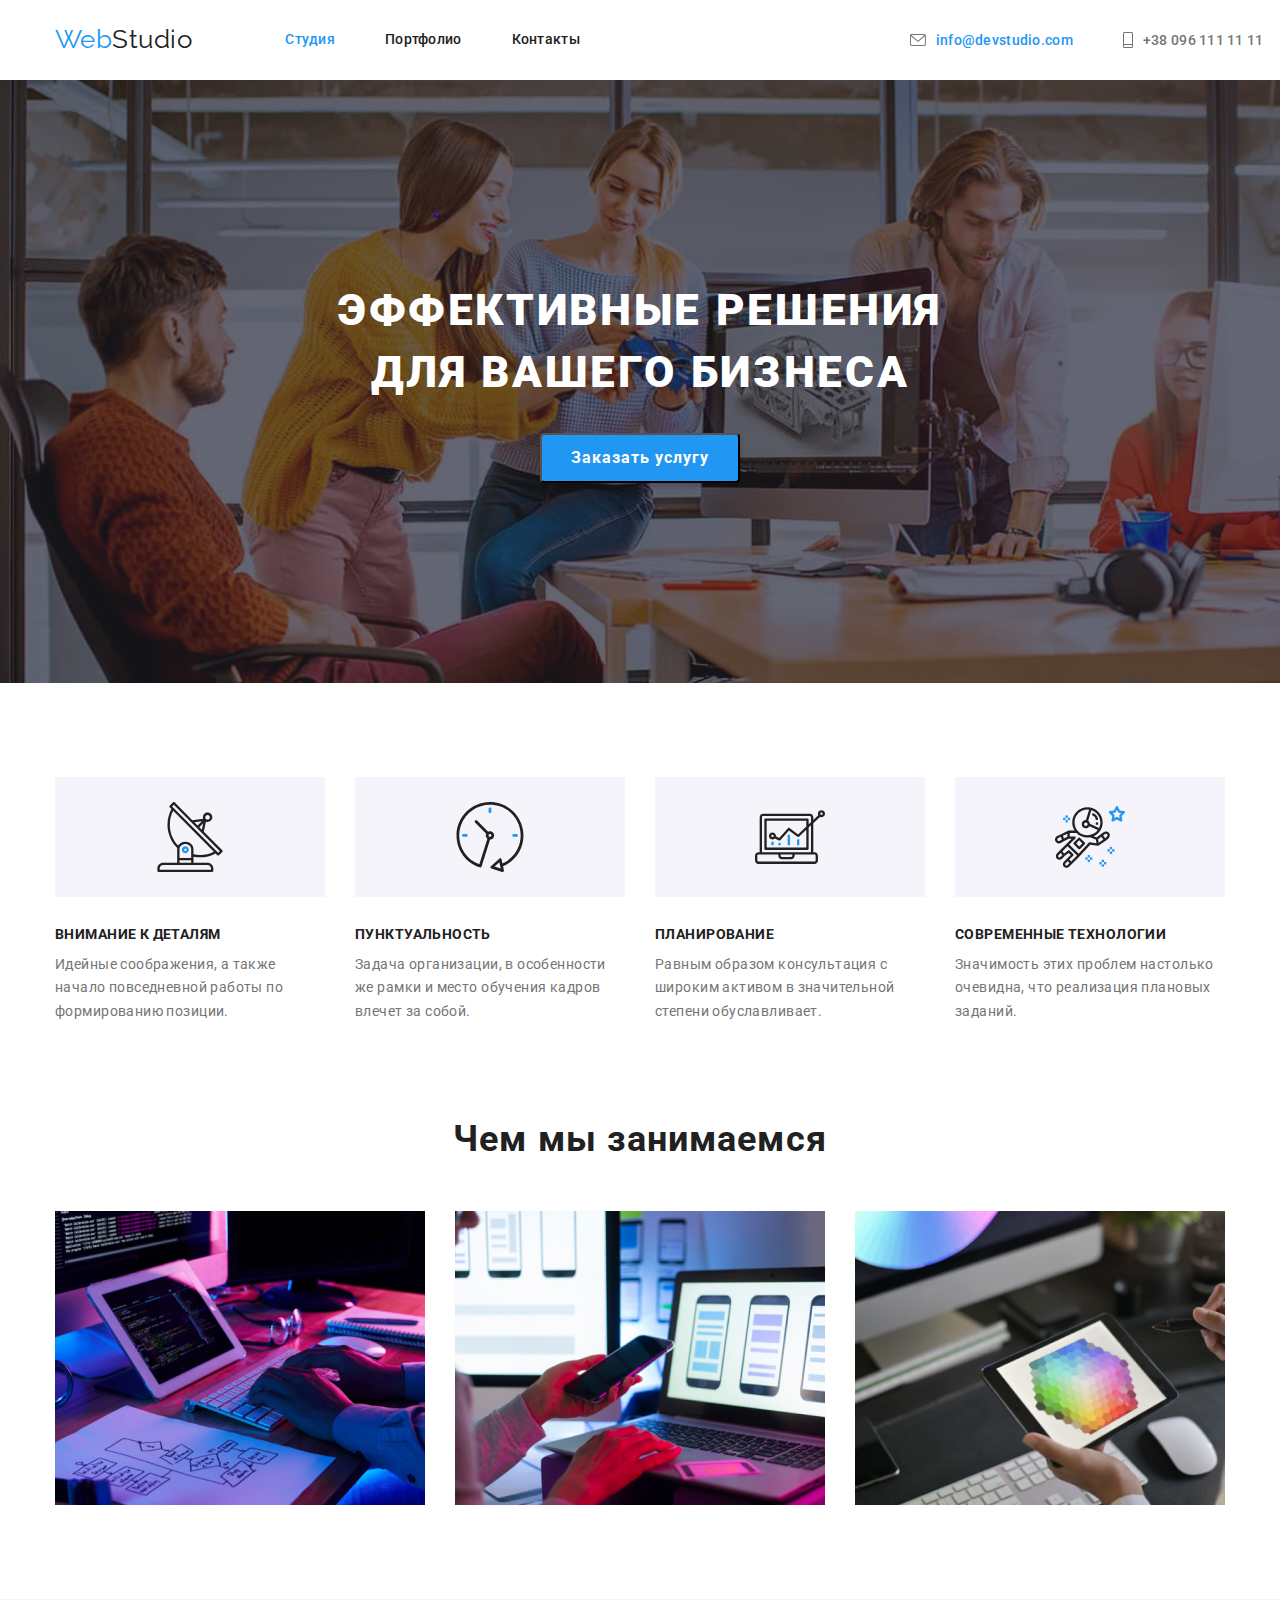
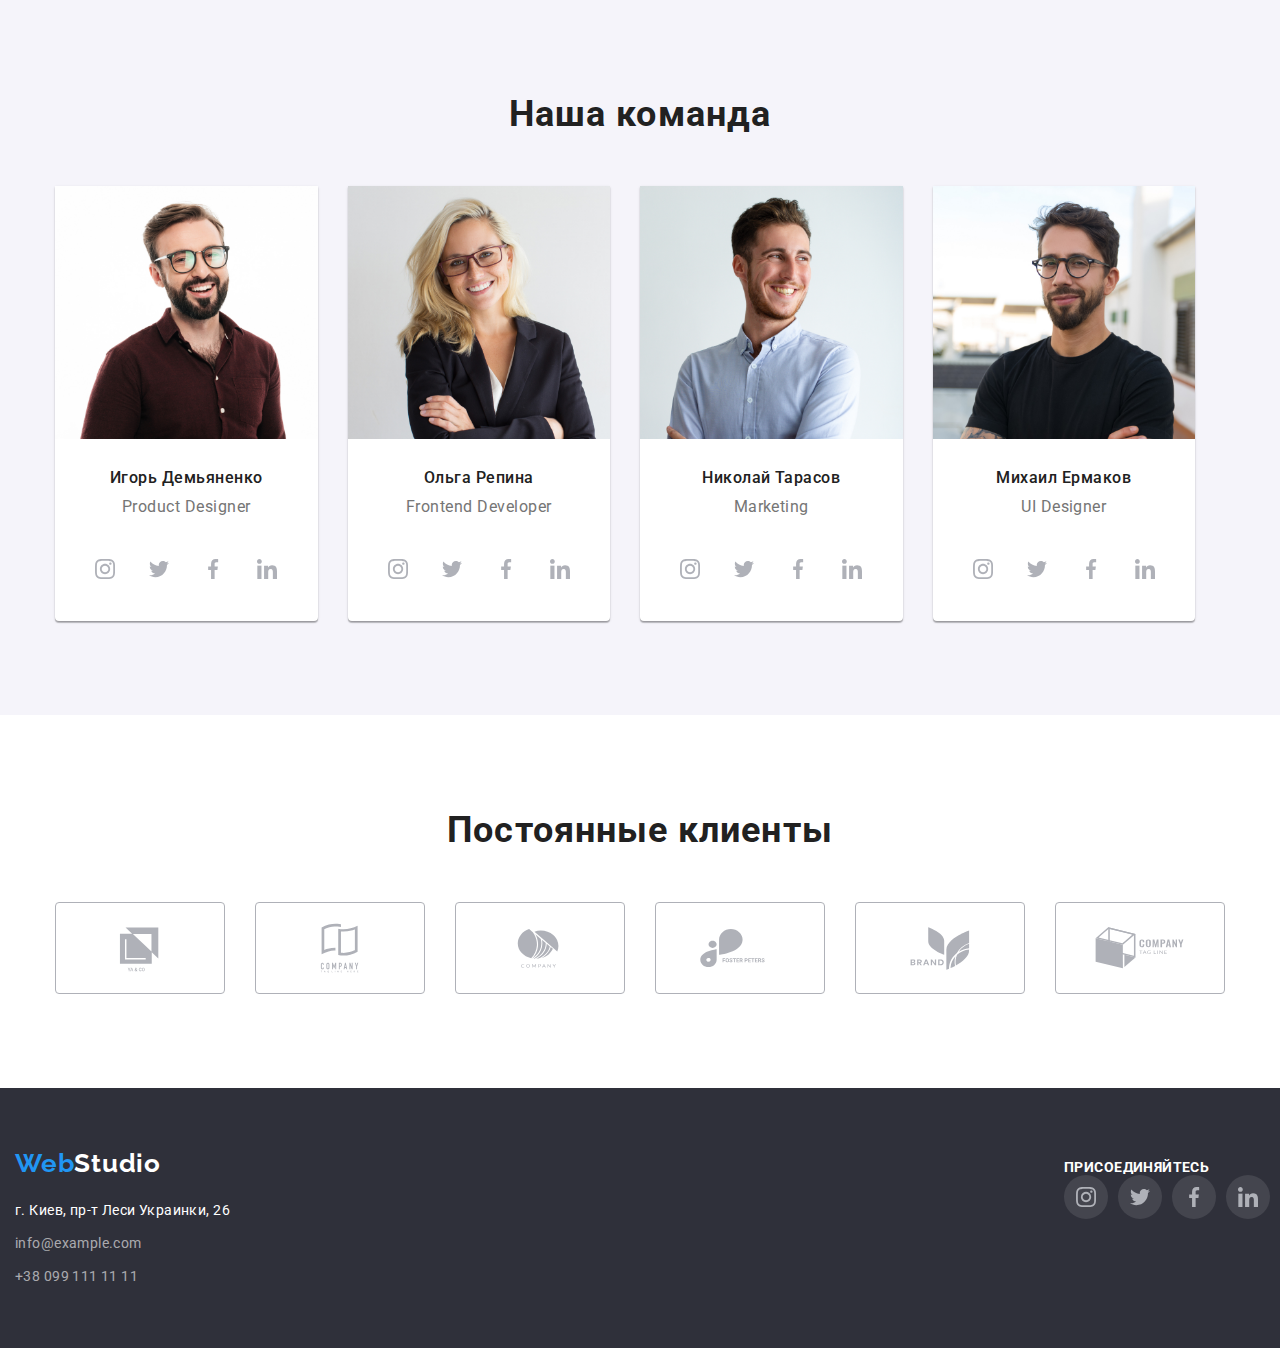
==== commit f841d4fb: "add icons s-l" ====
--- a/index.html
+++ b/index.html
@@ -369,7 +369,8 @@
     </main>
     <!-- Footer -->
     <footer class="footer">
-        <div class="container">
+        <div class="footer-divs">
+        <div class="container-footer">
         <a href="" class="logo-footer"> <span class="logo-parts" >Web</span>Studio</a>
         <address class="footer-address">
             <ul class="address-list list">
@@ -379,6 +380,45 @@
            </ul>
         </address>
         </div>
+        <div class="adress-links">
+            <h3 class="adress-link">присоединяйтесь</h3>
+            <ul class="social-list-icon-adress list">
+                <li class="social-list-icons-footer">
+                    <a class="social-icons-footer" href="">
+                        <svg class="icon-team" width="20" height="20">
+                            <use href="./images/icons.svg#icon-instagram-2">
+                            </use>
+                        </svg>
+                    </a>
+                </li>
+                <li class="social-list-icons-footer">
+                    <a class="social-icons-footer" href="">
+                        <svg class="icon-team" width="20" height="20">
+                            <use href="./images/icons.svg#icon-twitter-1">
+                            </use>
+                        </svg>
+                    </a>
+                </li>
+                <li class="social-list-icons-footer">
+                    <a class="social-icons-footer" href="">
+                        <svg class="icon-team" width="20" height="20">
+                            <use href="./images/icons.svg#icon-facebook-1">
+                            </use>
+                        </svg>
+                    </a>
+                </li>
+                <li class="social-list-icons-footer">
+                    <a class="social-icons-footer" href="">
+                        <svg class="icon-team" width="20" height="20">
+                            <use href="./images/icons.svg#icon-linkedin-1">
+                            </use>
+                        </svg>
+                    </a>
+                </li>
+            </ul>
+        </div>
+        </div>
+        </div>
     </footer>
 </body>
 </html>
--- a/css/styles.css
+++ b/css/styles.css
@@ -503,6 +503,27 @@
   display: block;
 }
 
+.footer-divs {
+  display: flex;
+  align-items: baseline;
+}
+
+.container-footer {
+  width: 1200px;
+  padding-left: 15px;
+  padding-right: 15px;
+  margin-left: auto;
+  margin-right: auto;
+}
+
+.social-list-icon-adress {
+  display: flex;
+}
+
+.social-list-icons-footer {
+  margin-right: 10px;
+}
+
 .logo-footer {
   display: inline-block;
   text-decoration: none;
@@ -557,6 +578,27 @@
   line-height: 1.7;
   letter-spacing: 0.03em;
   color: rgba(255, 255, 255, 0.6);
+}
+
+.adress-link {
+  font-family: Roboto;
+  font-style: normal;
+  font-weight: bold;
+  font-size: 14px;
+  line-height: 1, 14;
+  letter-spacing: 0.03em;
+  text-transform: uppercase;
+  color: #ffffff;
+}
+
+.social-icons-footer {
+  display: flex;
+  justify-content: center;
+  align-items: center;
+  width: 44px;
+  height: 44px;
+  border-radius: 50%;
+  background: rgba(255, 255, 255, 0.1);
 }
 
 .address:hover {
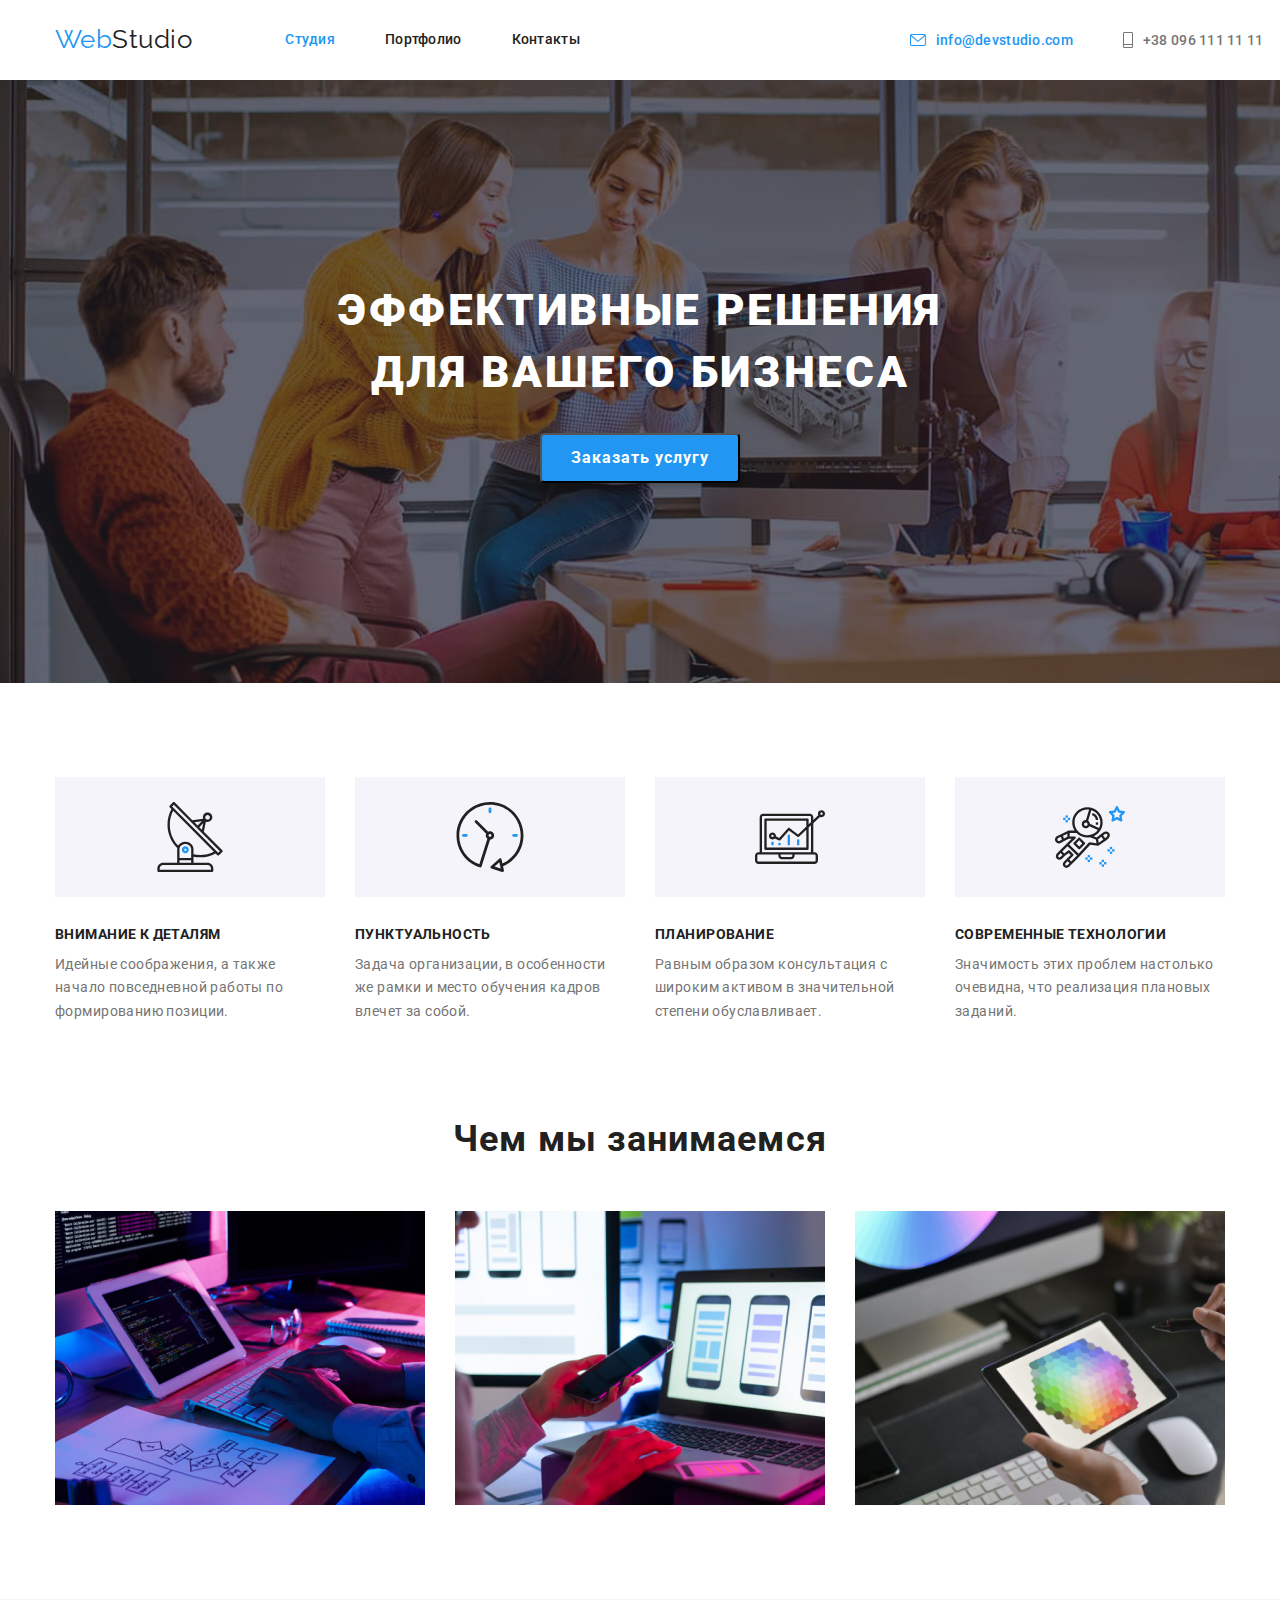
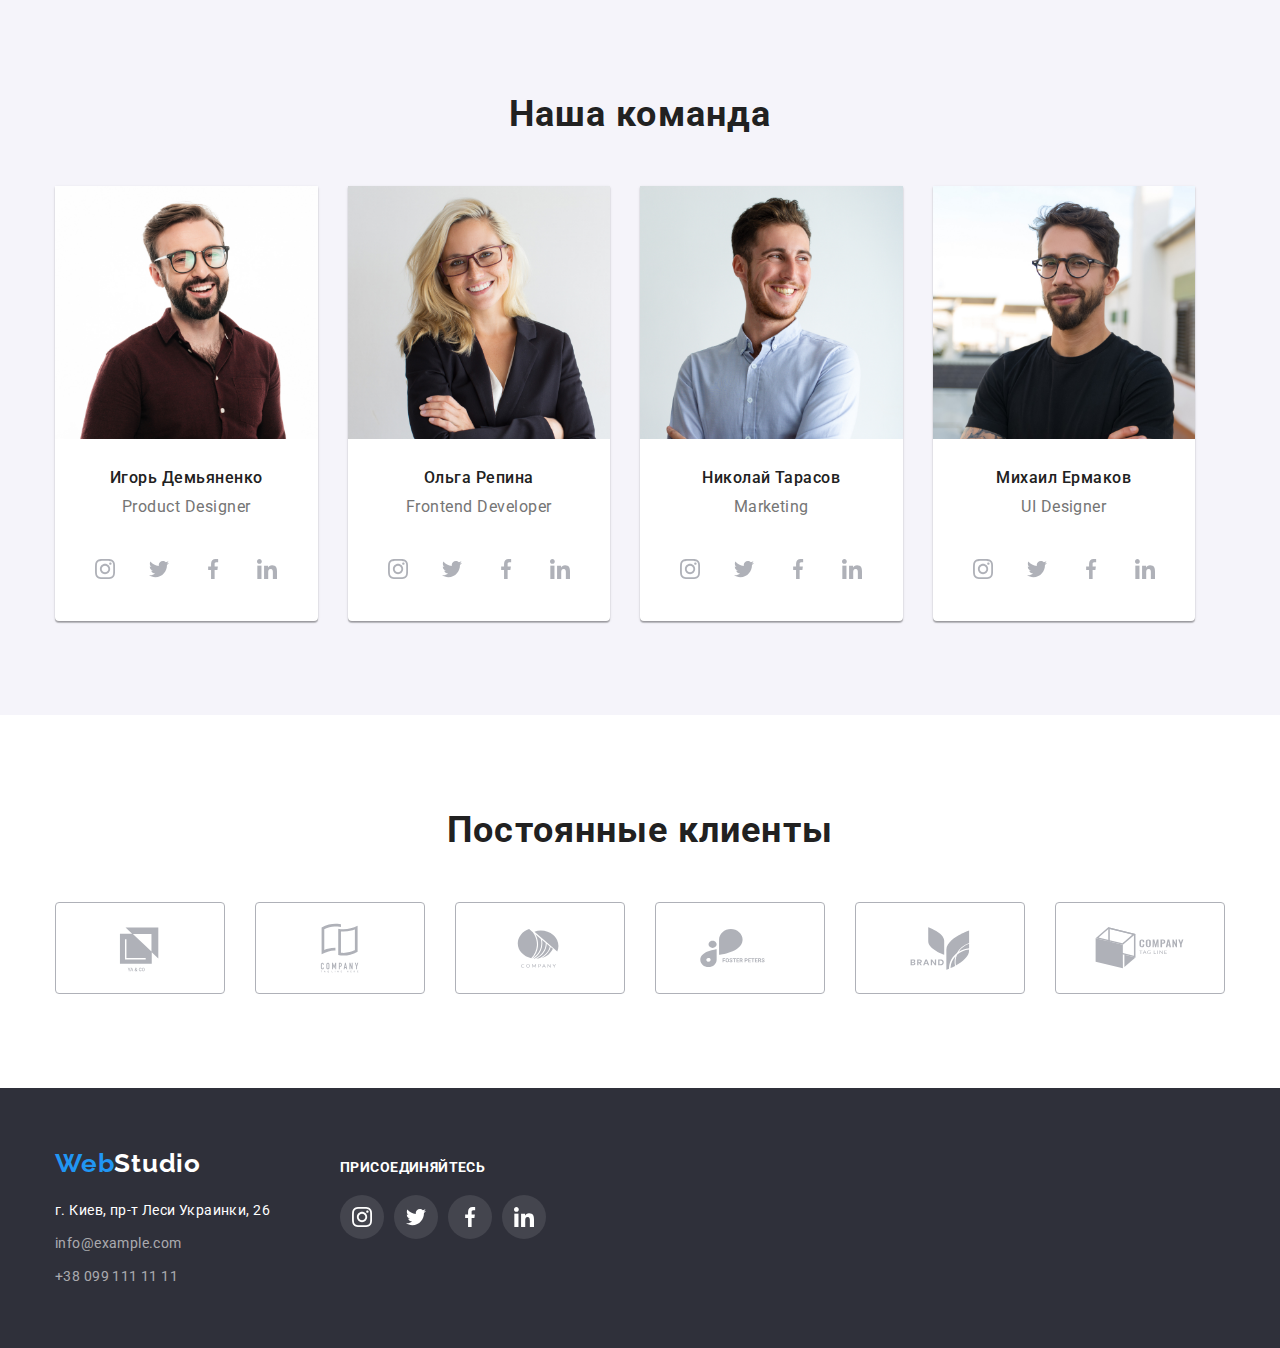
==== commit 64c8dba6: "Ready pages" ====
--- a/index.html
+++ b/index.html
@@ -385,7 +385,7 @@
             <ul class="social-list-icon-adress list">
                 <li class="social-list-icons-footer">
                     <a class="social-icons-footer" href="">
-                        <svg class="icon-team" width="20" height="20">
+                        <svg class="icon-team-footer" width="20" height="20">
                             <use href="./images/icons.svg#icon-instagram-2">
                             </use>
                         </svg>
@@ -393,7 +393,7 @@
                 </li>
                 <li class="social-list-icons-footer">
                     <a class="social-icons-footer" href="">
-                        <svg class="icon-team" width="20" height="20">
+                        <svg class="icon-team-footer" width="20" height="20">
                             <use href="./images/icons.svg#icon-twitter-1">
                             </use>
                         </svg>
@@ -401,7 +401,7 @@
                 </li>
                 <li class="social-list-icons-footer">
                     <a class="social-icons-footer" href="">
-                        <svg class="icon-team" width="20" height="20">
+                        <svg class="icon-team-footer" width="20" height="20">
                             <use href="./images/icons.svg#icon-facebook-1">
                             </use>
                         </svg>
@@ -409,7 +409,7 @@
                 </li>
                 <li class="social-list-icons-footer">
                     <a class="social-icons-footer" href="">
-                        <svg class="icon-team" width="20" height="20">
+                        <svg class="icon-team-footer" width="20" height="20">
                             <use href="./images/icons.svg#icon-linkedin-1">
                             </use>
                         </svg>
--- a/css/styles.css
+++ b/css/styles.css
@@ -504,11 +504,6 @@
 }
 
 .footer-divs {
-  display: flex;
-  align-items: baseline;
-}
-
-.container-footer {
   width: 1200px;
   padding-left: 15px;
   padding-right: 15px;
@@ -516,8 +511,18 @@
   margin-right: auto;
 }
 
+.footer > .footer-divs {
+  display: flex;
+  align-items: baseline;
+}
+
+.container-footer {
+  margin-right: ;
+}
+
 .social-list-icon-adress {
   display: flex;
+  margin-top: 20px;
 }
 
 .social-list-icons-footer {
@@ -580,6 +585,10 @@
   color: rgba(255, 255, 255, 0.6);
 }
 
+.adress-links {
+  margin-left: 70px;
+}
+
 .adress-link {
   font-family: Roboto;
   font-style: normal;
@@ -599,6 +608,20 @@
   height: 44px;
   border-radius: 50%;
   background: rgba(255, 255, 255, 0.1);
+}
+
+.icon-team-footer {
+  fill: var(--white-text-color);
+}
+
+.icon-team-footer:hover,
+.icon-team-footer:focus {
+  fill: var(--white-text-color);
+}
+
+.social-icons-footer:hover,
+.social-icons-footer:focus {
+  background-color: var(--accent-hover-color);
 }
 
 .address:hover {
@@ -676,6 +699,7 @@
   letter-spacing: 0.03em;
   color: #212121;
   padding: 6px 22px;
+  border-radius: 4px;
 }
 
 .filter-btn:hover,
@@ -711,6 +735,12 @@
   margin-bottom: 0;
 }
 
+.portfolio-list-item:hover,
+.portfolio-list-item:focus {
+  box-shadow: 0px 1px 1px rgba(0, 0, 0, 0.12), 0px 4px 4px rgba(0, 0, 0, 0.06),
+    1px 4px 6px rgba(0, 0, 0, 0.16);
+}
+
 .portfolio-list-text {
   font-size: 16px;
   line-height: 1.9;
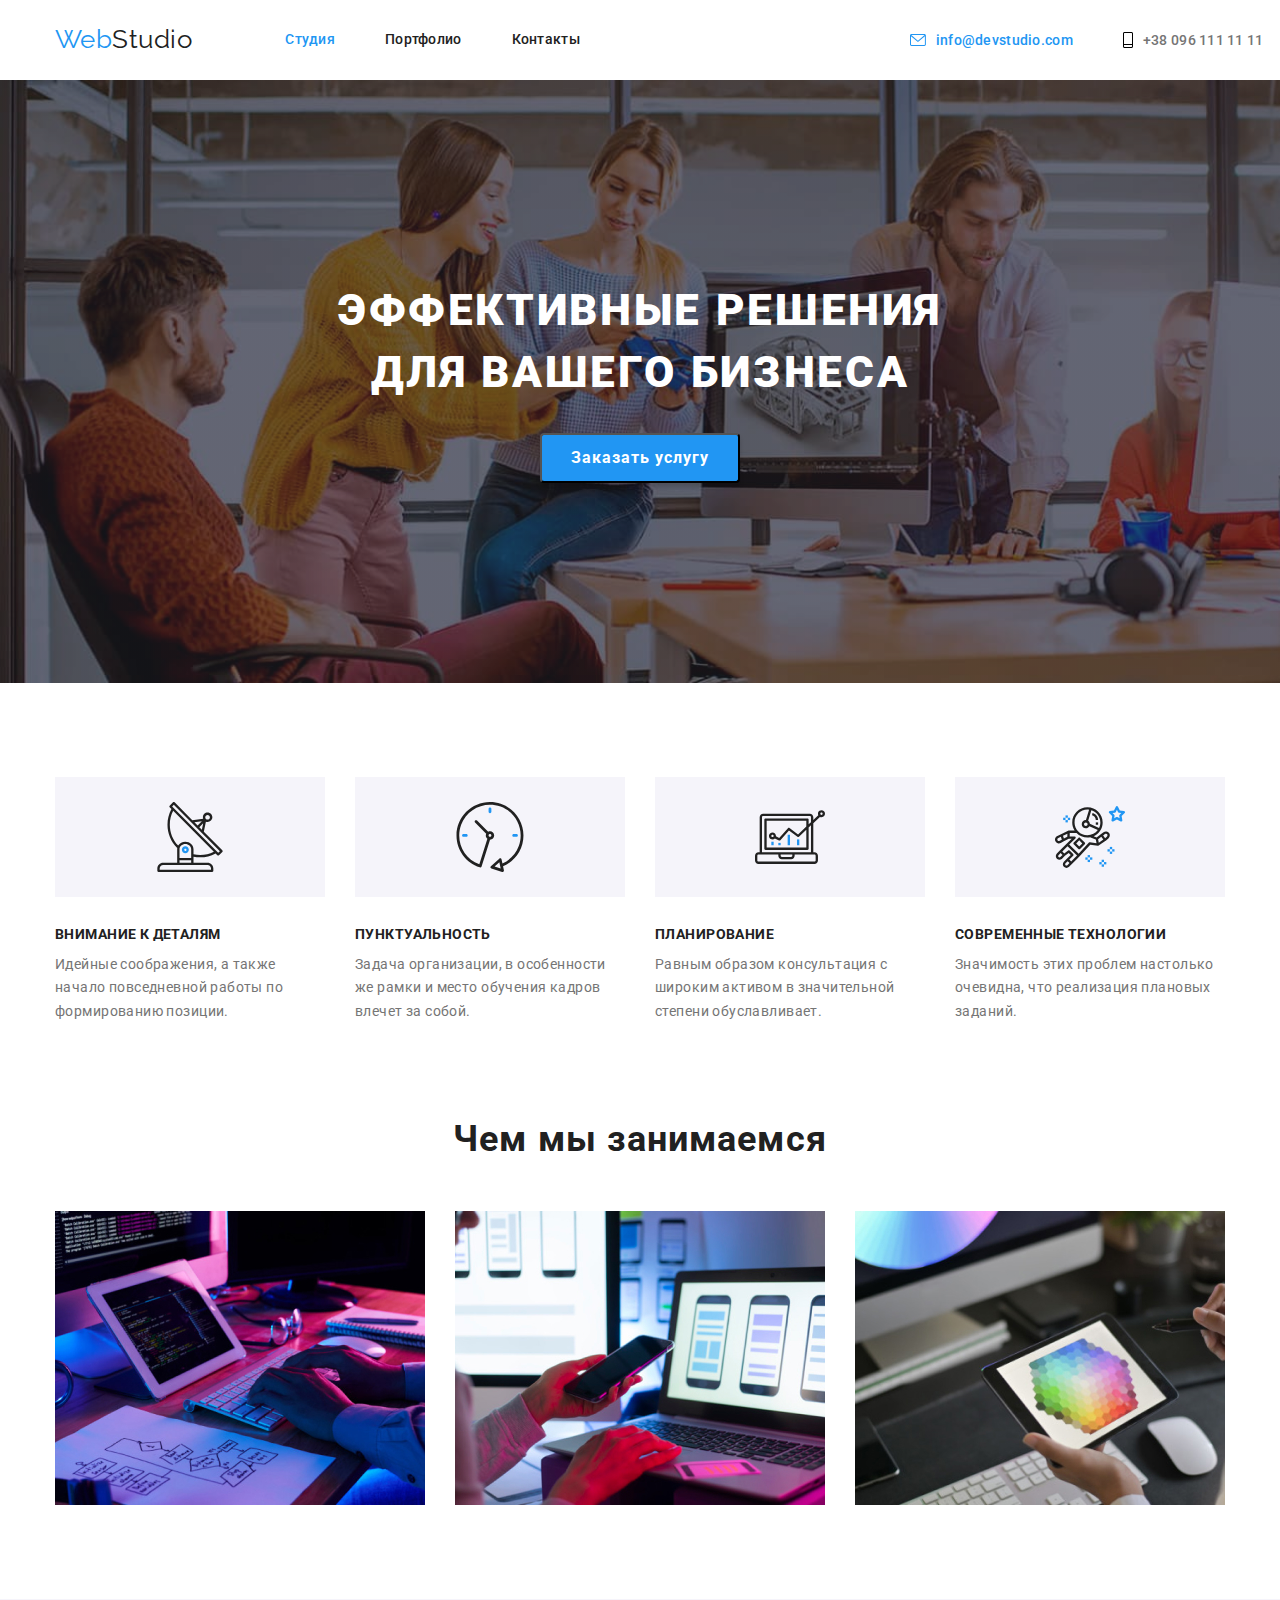
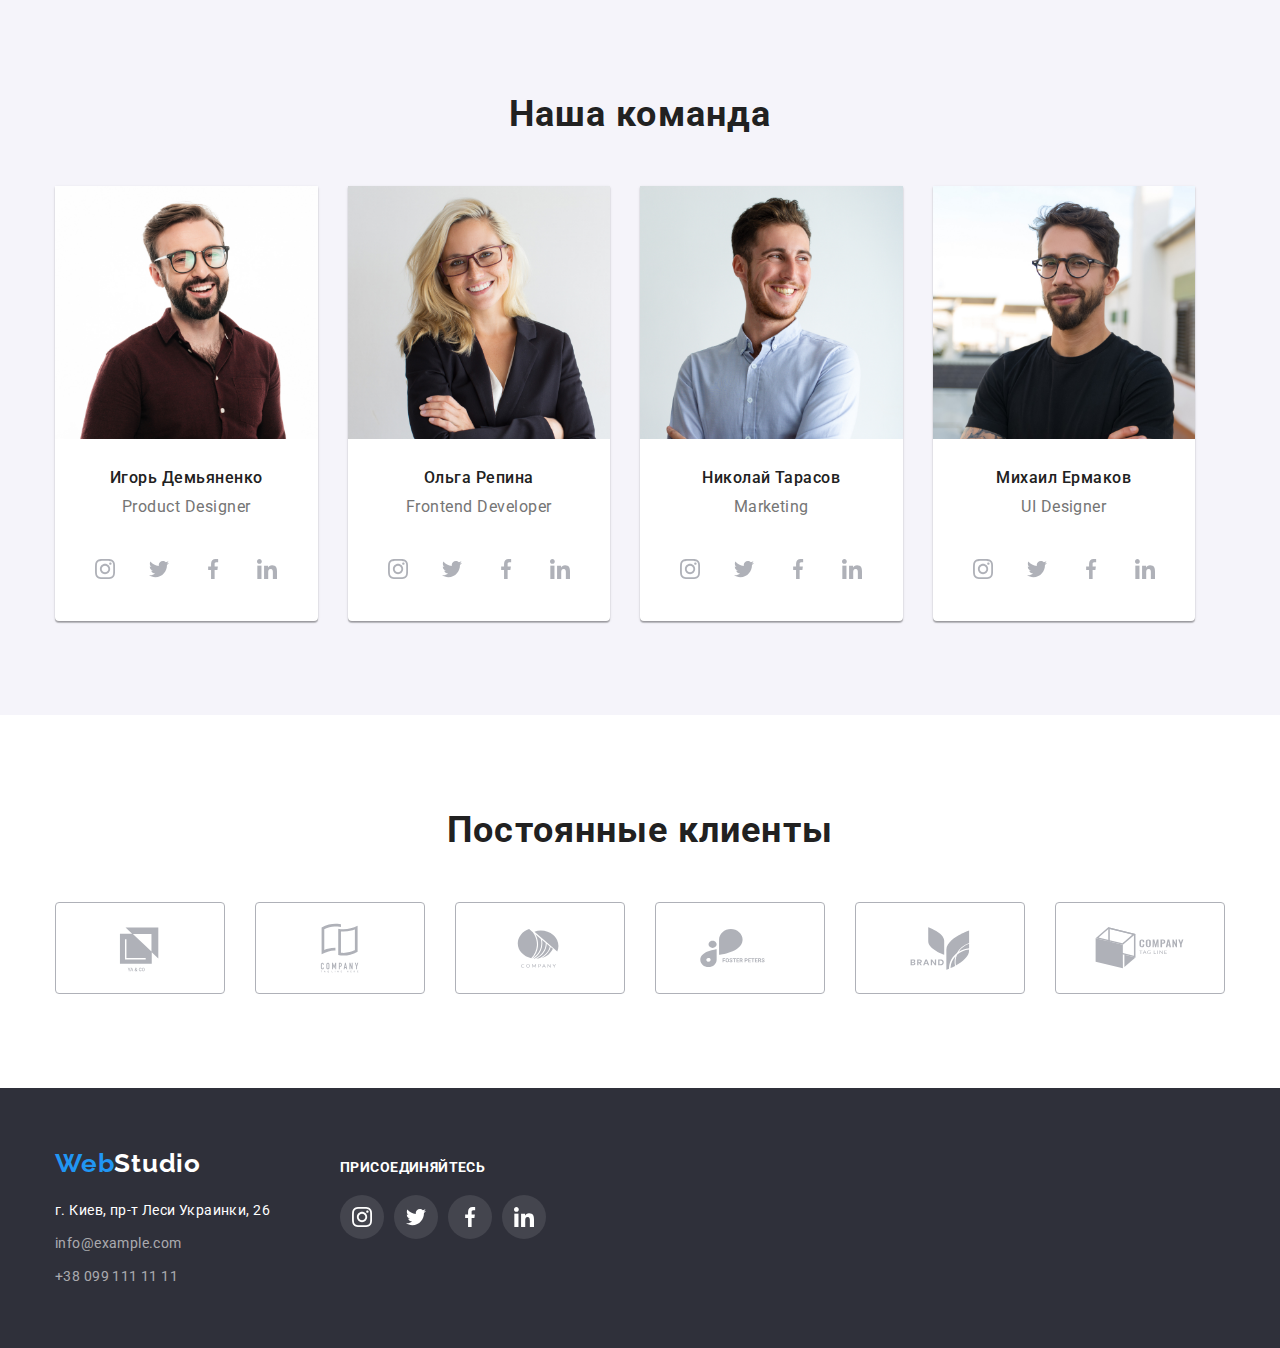
==== commit 0c0af0c3: "Ready pages" ====
--- a/index.html
+++ b/index.html
@@ -28,7 +28,7 @@
         <ul class="list-contacts-header">
            <li class="link list links first">
                <a class="contacts-header mail list" href="mail:info@devstudio.com"> 
-                   <svg class="contacts-icon" width="16" height="12">
+                   <svg class="contacts-icon mail-icon" width="16" height="12">
                    <use href="./images/icons.svg#icon-envelope"> </use>
                    </svg> info@devstudio.com</a> </li>
            <li class="link list links second">
@@ -340,7 +340,7 @@
                         </a>
                     </li>
                     <li class="list-companies">
-                        <a class="links-companies" href="">
+                        <a class="links-companies active" href="">
                             <svg class="icon-company" width="100" height="60">
                                 <use href="./images/icons.svg#icon-Logo-3">
                                 </use>
--- a/css/styles.css
+++ b/css/styles.css
@@ -191,7 +191,15 @@
 
 .contacts-icon {
   margin-right: 10px;
+}
+
+.mail-icon {
   fill: var(--accent-color);
+}
+
+.contacts-header .contacts-icon:hover,
+.contacts-header .contacts-icon:focus {
+  fill: var(--accent-hover-color);
 }
 
 .contacts-header:hover,
@@ -516,10 +524,6 @@
   align-items: baseline;
 }
 
-.container-footer {
-  margin-right: ;
-}
-
 .social-list-icon-adress {
   display: flex;
   margin-top: 20px;
